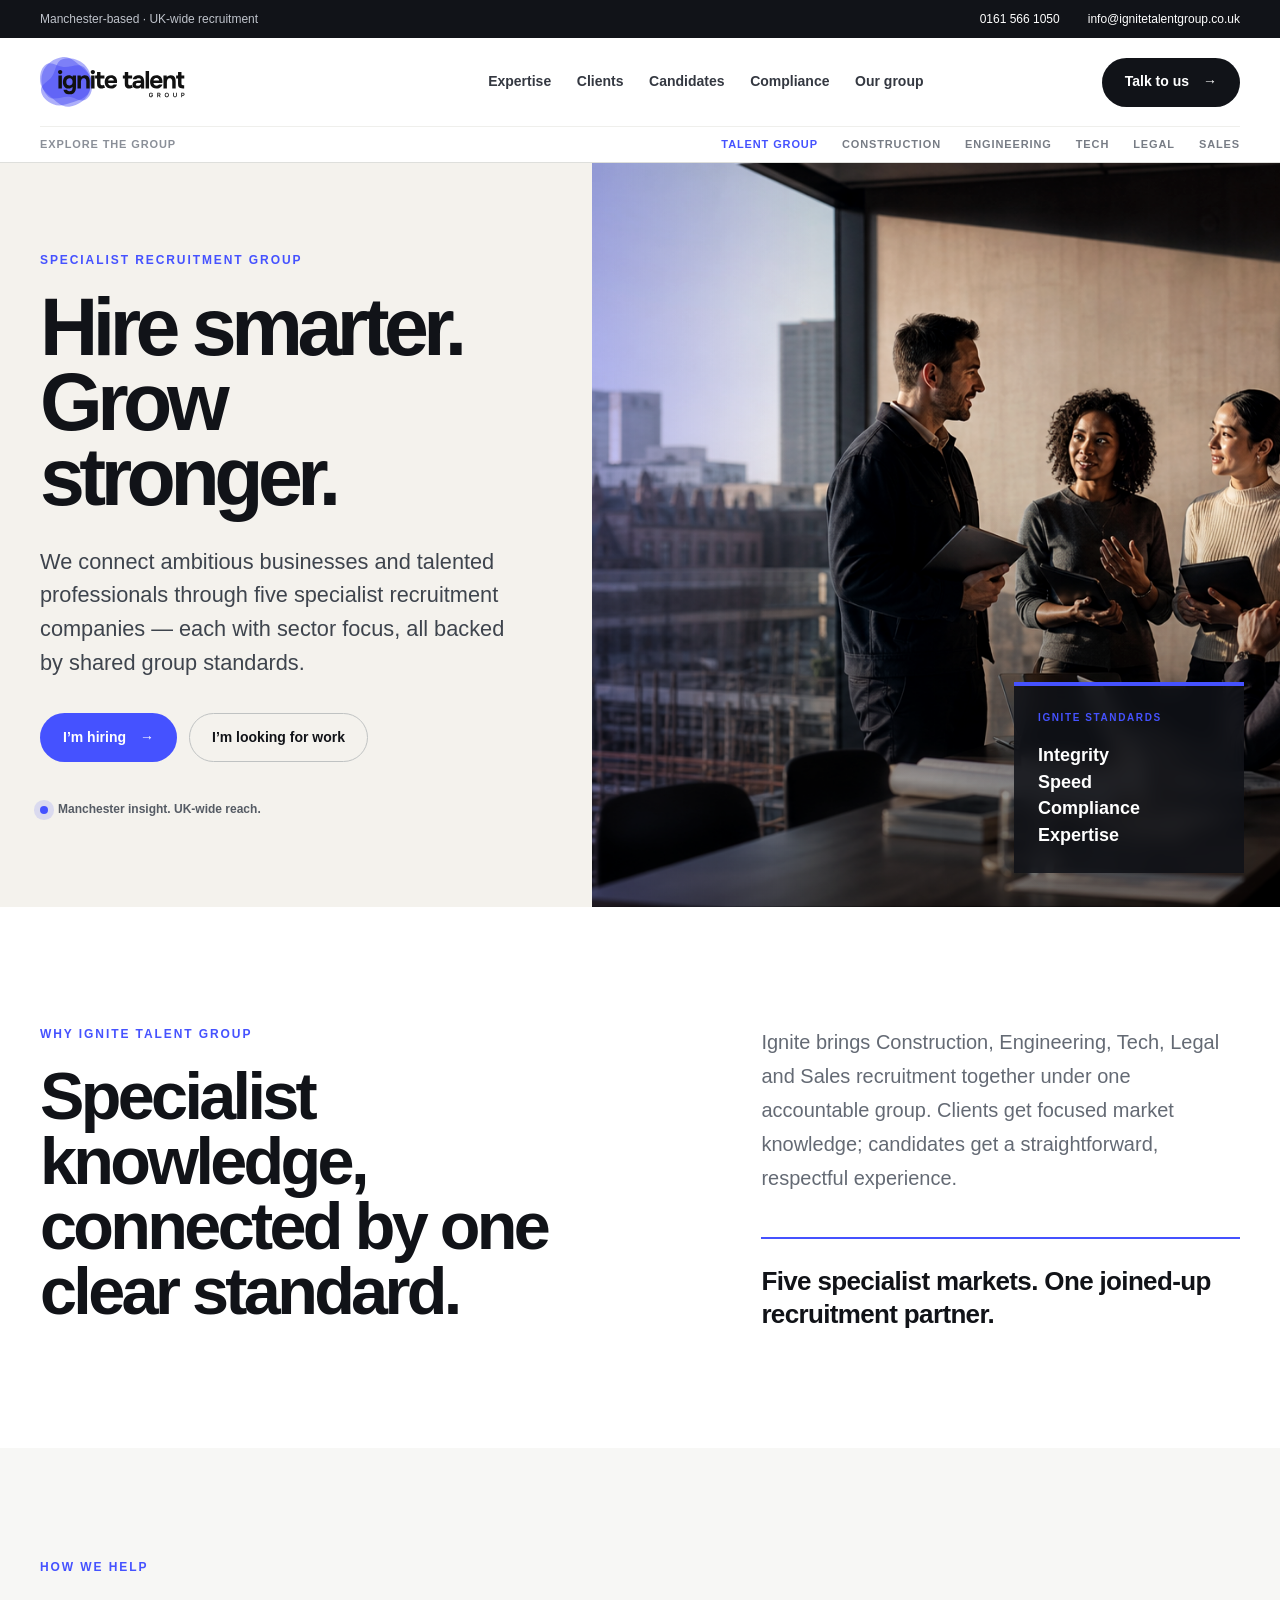
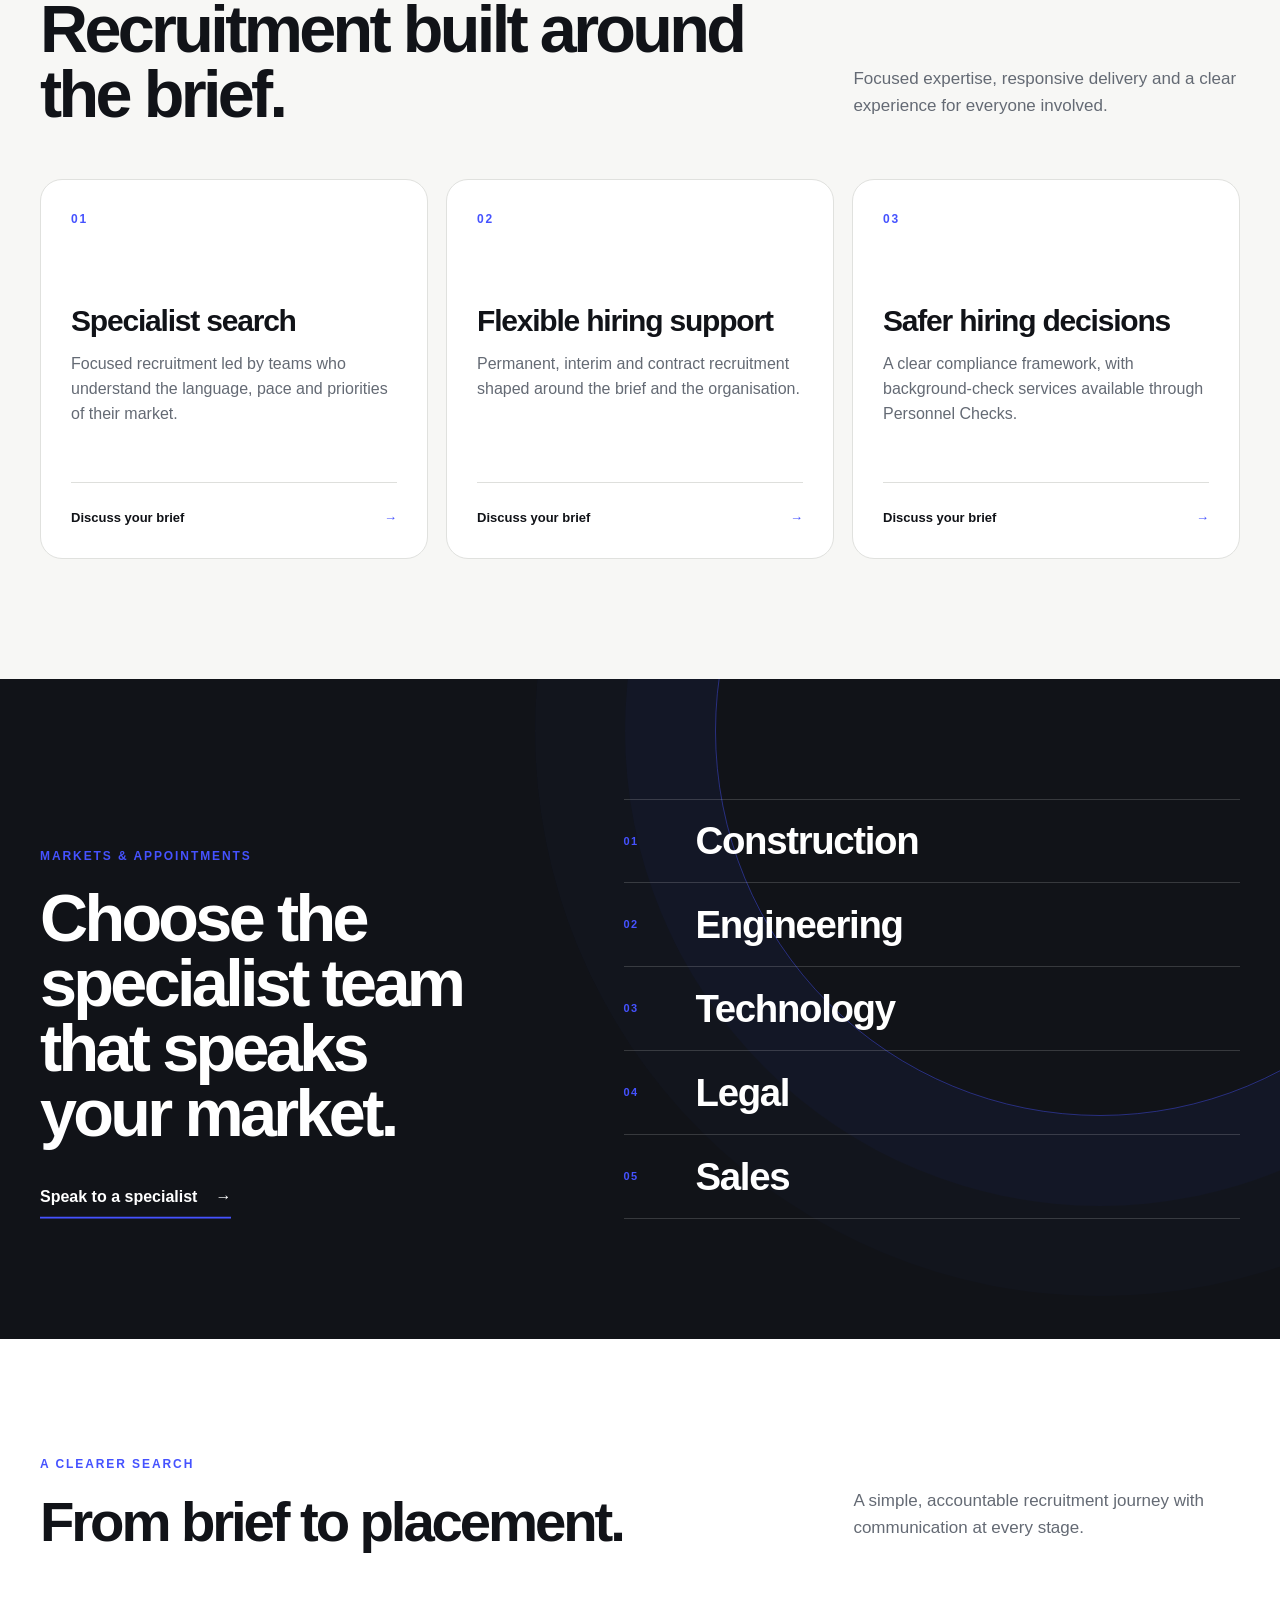
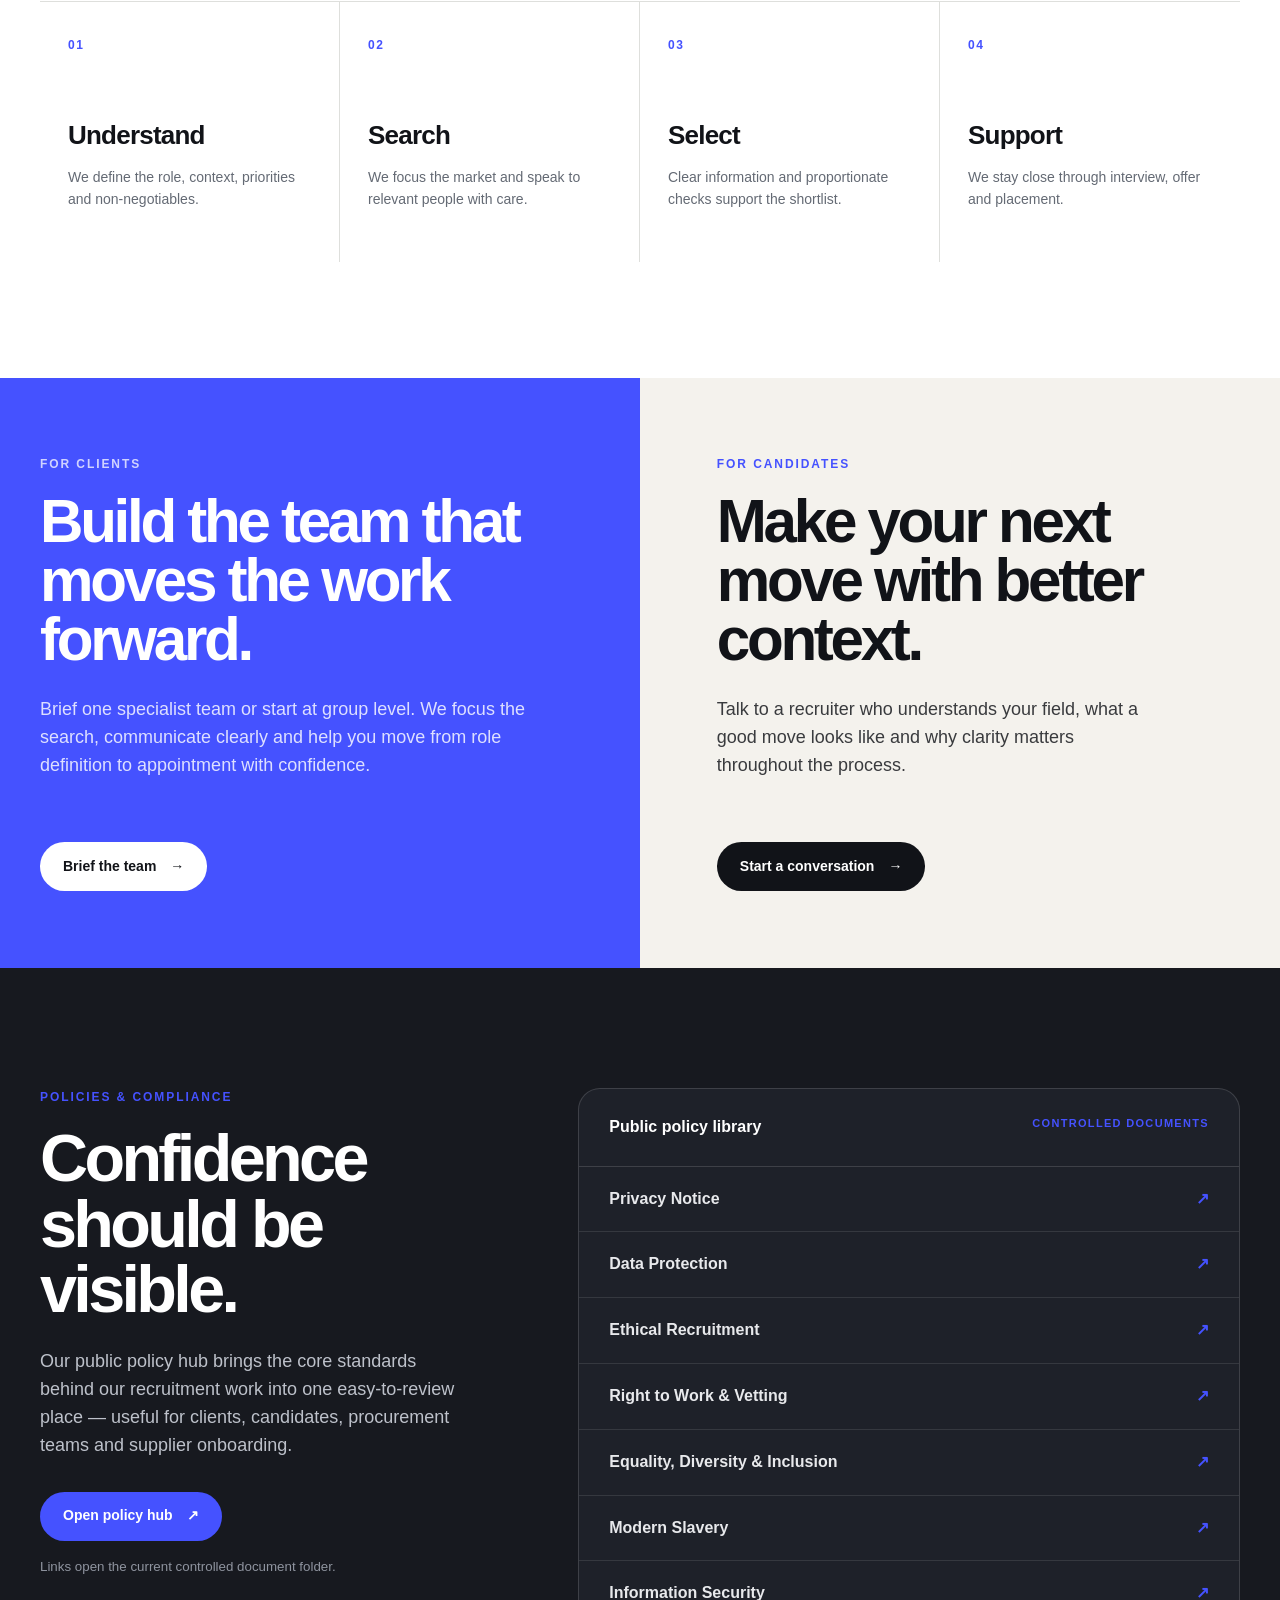
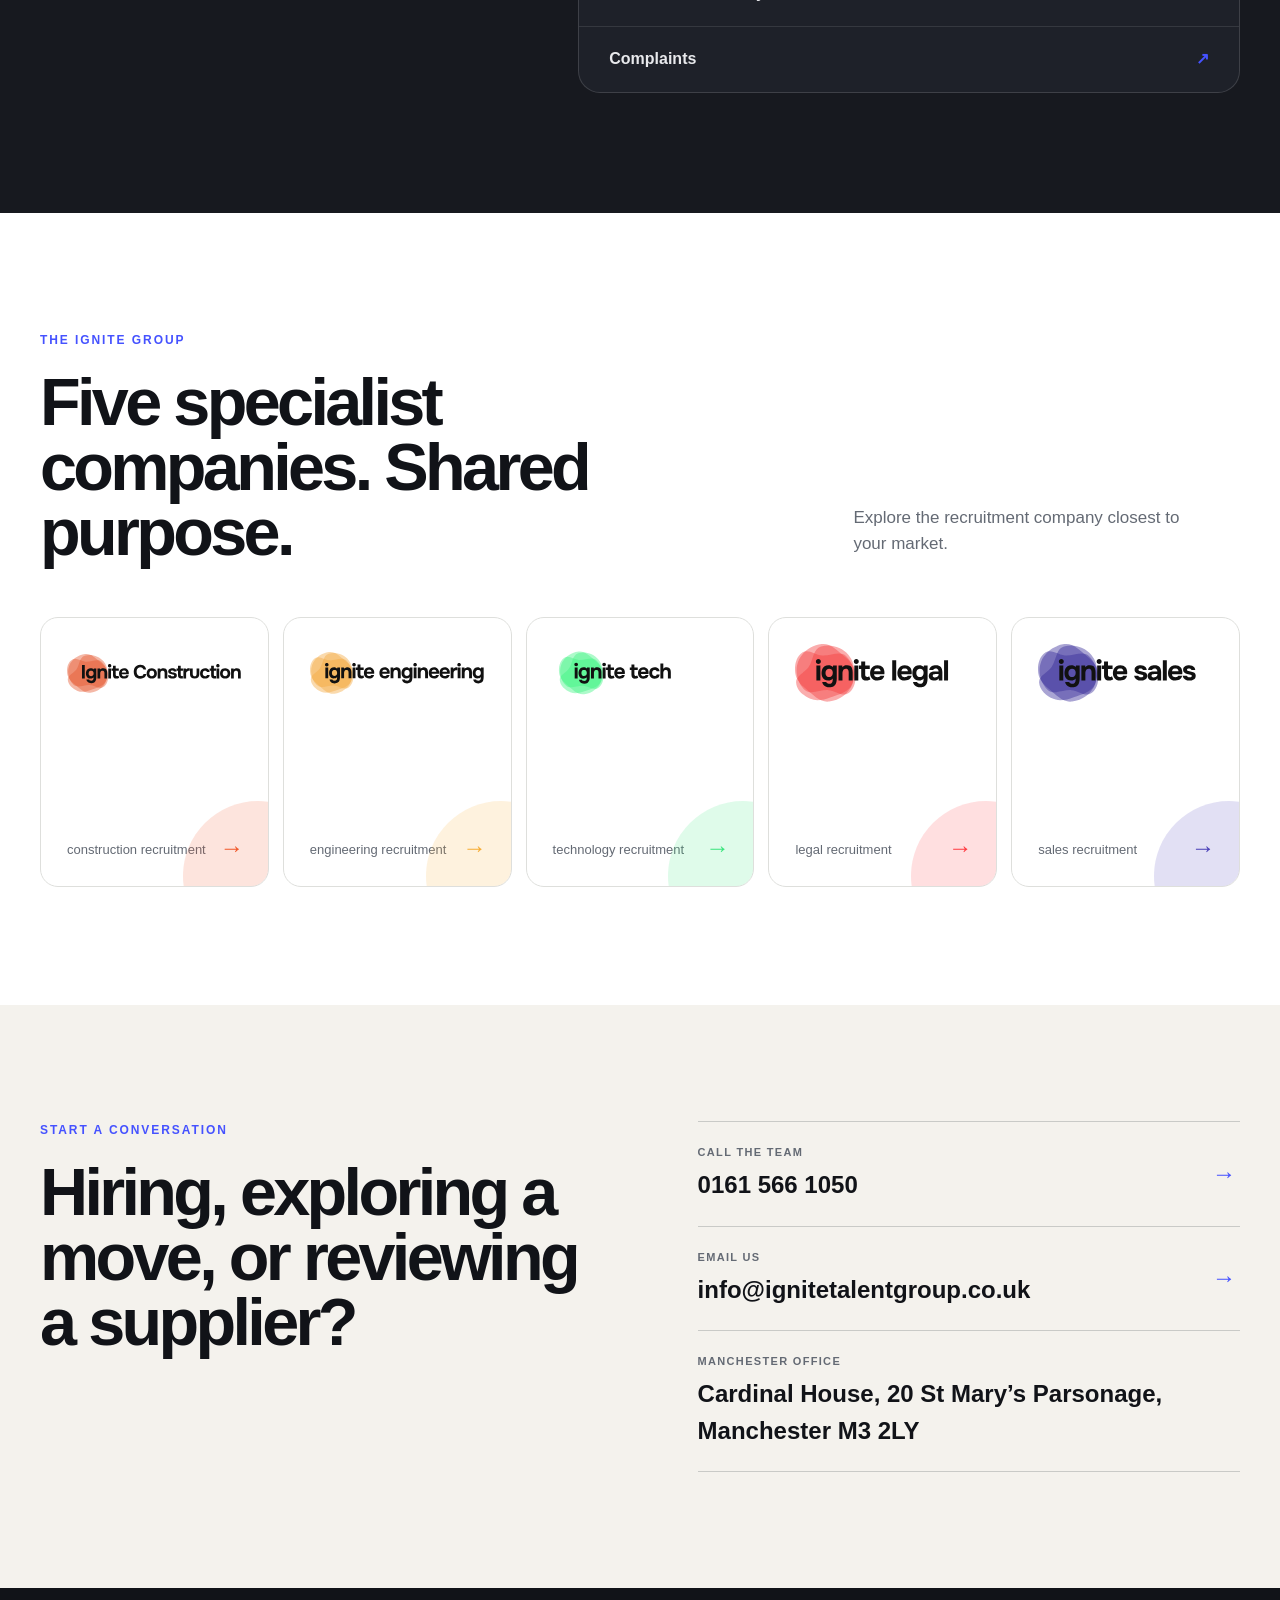
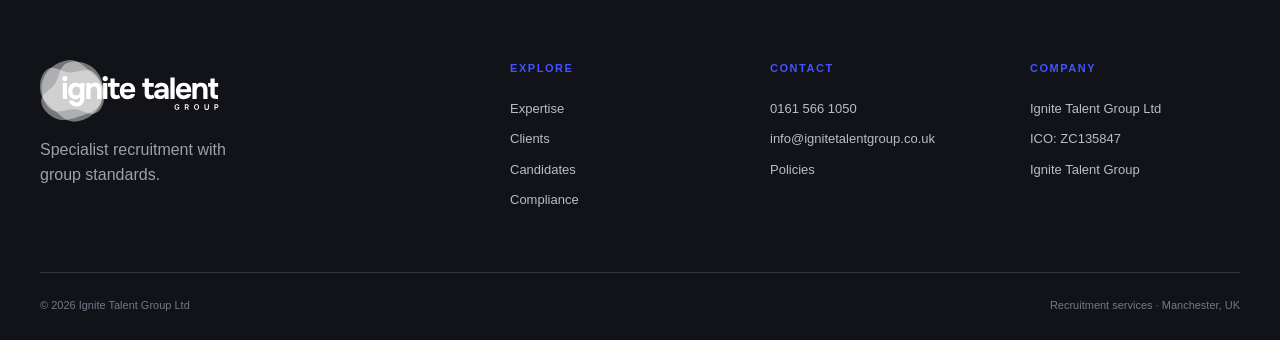
==== index.html @ 18b8172e "Add files via upload" ====
<!doctype html>
<html lang="en-GB">
<head>
  <meta charset="utf-8">
  <meta name="viewport" content="width=device-width,initial-scale=1">
  <meta name="description" content="Ignite Talent Group connects ambitious businesses with specialist talent across Construction, Engineering, Technology, Legal and Sales.">
  <meta name="theme-color" content="#111318">
  <title>Ignite Talent Group | Hire smarter. Grow stronger.</title>
  <link rel="icon" href="assets/ignite-talent-group.svg" type="image/svg+xml">
  <link rel="stylesheet" href="styles.css">
</head>
<body data-site="group">
  <div id="app"></div>
  <script src="app.js"></script>
</body>
</html>
---- styles.css ----
:root {
  --accent: #4552ff;
  --accent-rgb: 69, 82, 255;
  --accent-text: #fff;
  --ink: #111318;
  --muted: #646a74;
  --paper: #fff;
  --warm: #f4f2ed;
  --soft: #f7f7f5;
  --line: #dedfdc;
  --radius: 22px;
  --shadow: 0 26px 80px rgba(17, 19, 24, .14);
}

* { box-sizing: border-box; }
html { scroll-behavior: smooth; }
body { margin: 0; background: var(--paper); color: var(--ink); font-family: Inter, "Aptos", "Segoe UI", Arial, sans-serif; line-height: 1.55; -webkit-font-smoothing: antialiased; }
img { display: block; max-width: 100%; }
a { color: inherit; }
button { font: inherit; }
.page-width { width: min(1440px, calc(100% - 80px)); margin-inline: auto; }
.sr-only { position: absolute; width: 1px; height: 1px; padding: 0; margin: -1px; overflow: hidden; clip: rect(0,0,0,0); white-space: nowrap; border: 0; }
.skip-link { position: fixed; left: 16px; top: -60px; z-index: 200; padding: 12px 18px; background: var(--accent); color: var(--accent-text); border-radius: 0 0 8px 8px; font-weight: 800; }
.skip-link:focus { top: 0; }

.utility-bar { background: var(--ink); color: #fff; font-size: 12px; }
.utility-inner { display: flex; align-items: center; justify-content: space-between; min-height: 38px; color: #bfc3cb; }
.utility-inner div { display: flex; gap: 28px; }
.utility-inner a { color: #fff; text-decoration: none; }
.utility-inner a:hover { color: var(--accent); }

.site-header { position: sticky; top: 0; z-index: 100; background: rgba(255,255,255,.96); border-bottom: 1px solid var(--line); backdrop-filter: blur(18px); }
.header-inner { display: grid; grid-template-columns: minmax(210px, 270px) 1fr auto; align-items: center; gap: 32px; min-height: 88px; }
.brand { display: flex; align-items: center; width: 100%; }
.brand img { width: auto; max-width: 248px; height: 50px; object-fit: contain; object-position: left center; }
.primary-nav { display: flex; justify-content: center; align-items: center; gap: clamp(18px, 2vw, 34px); }
.primary-nav a { position: relative; color: #343841; font-size: 14px; font-weight: 700; text-decoration: none; }
.primary-nav a::after { content: ""; position: absolute; left: 0; right: 100%; bottom: -8px; height: 2px; background: var(--accent); transition: right .2s ease; }
.primary-nav a:hover::after { right: 0; }
.header-cta, .button { display: inline-flex; align-items: center; justify-content: center; gap: 14px; min-height: 49px; padding: 0 22px; border: 1px solid transparent; border-radius: 999px; font-size: 14px; font-weight: 800; text-decoration: none; transition: transform .2s ease, background .2s ease, border-color .2s ease; }
.header-cta { background: var(--ink); color: #fff; }
.header-cta:hover, .button:hover { transform: translateY(-2px); }
.brand-switcher { display: flex; align-items: center; justify-content: flex-end; gap: 24px; height: 36px; border-top: 1px solid #efefec; font-size: 11px; font-weight: 800; letter-spacing: .08em; text-transform: uppercase; }
.brand-switcher::before { content: "Explore the group"; margin-right: auto; color: #8a8f98; font-weight: 650; }
.brand-switcher a { color: #777c85; text-decoration: none; }
.brand-switcher a:hover, .brand-switcher a.active { color: var(--accent); }
.menu-button { display: none; width: 46px; height: 42px; padding: 11px; border: 1px solid var(--line); border-radius: 10px; background: #fff; }
.menu-button > span:not(.sr-only) { display: block; height: 2px; margin: 4px 0; background: var(--ink); }

.hero { overflow: hidden; background: var(--warm); }
.hero-grid { display: grid; grid-template-columns: minmax(0, .92fr) minmax(480px, 1.08fr); min-height: 690px; }
.hero-copy { position: relative; z-index: 2; display: flex; flex-direction: column; justify-content: center; padding: 88px clamp(32px, 5vw, 78px) 88px 0; }
.eyebrow { margin: 0 0 20px; color: var(--accent); font-size: 12px; font-weight: 900; letter-spacing: .16em; text-transform: uppercase; }
h1, h2, h3, p { text-wrap: pretty; }
h1 { max-width: 780px; margin: 0; font-size: clamp(58px, 6.3vw, 96px); line-height: .93; letter-spacing: -.068em; }
.hero-lead { max-width: 720px; margin: 30px 0 0; color: #3e444d; font-size: clamp(18px, 1.7vw, 23px); line-height: 1.55; }
.button-row { display: flex; flex-wrap: wrap; gap: 12px; margin-top: 34px; }
.button.primary { background: var(--accent); color: var(--accent-text); }
.button.ghost { border-color: #bfc2c2; background: transparent; color: var(--ink); }
.button.ghost:hover { border-color: var(--ink); }
.hero-note { display: flex; align-items: center; gap: 10px; margin-top: 38px; color: #555b64; font-size: 12px; }
.pulse { width: 8px; height: 8px; border-radius: 50%; background: var(--accent); box-shadow: 0 0 0 6px rgba(var(--accent-rgb), .14); }
.hero-media { position: relative; min-width: 0; margin-right: calc((100vw - min(1440px, calc(100vw - 80px))) / -2); overflow: hidden; background: #252831; }
.hero-media > img { width: 100%; height: 100%; min-height: 690px; object-fit: cover; object-position: 58% center; filter: saturate(.85) contrast(1.04); }
.hero-tint { position: absolute; inset: 0; background: linear-gradient(90deg, rgba(var(--accent-rgb), .36), transparent 32%), linear-gradient(180deg, transparent 45%, rgba(10,12,16,.5)); mix-blend-mode: multiply; }
.hero-stamp { position: absolute; right: 36px; bottom: 34px; width: 230px; padding: 24px; border-top: 4px solid var(--accent); background: rgba(16,18,24,.86); color: #fff; box-shadow: var(--shadow); backdrop-filter: blur(10px); }
.hero-stamp small { display: block; margin-bottom: 16px; color: var(--accent); font-size: 10px; font-weight: 900; letter-spacing: .16em; text-transform: uppercase; }
.hero-stamp strong { font-size: 18px; line-height: 1.45; }

.intro-section { padding: 118px 0; }
.intro-grid { display: grid; grid-template-columns: minmax(0, .95fr) minmax(360px, .75fr); gap: clamp(50px, 9vw, 150px); align-items: start; }
h2 { margin: 0; font-size: clamp(43px, 5.2vw, 74px); line-height: .98; letter-spacing: -.055em; }
.intro-copy > p { margin: 0; color: var(--muted); font-size: 20px; line-height: 1.7; }
.intro-copy blockquote { margin: 42px 0 0; padding: 26px 0 0; border-top: 2px solid var(--accent); color: var(--ink); font-size: 26px; font-weight: 780; line-height: 1.25; letter-spacing: -.025em; }

.services-section { padding: 110px 0 120px; background: var(--soft); }
.section-title { display: grid; grid-template-columns: minmax(0, 1.25fr) minmax(300px, .65fr); gap: 70px; align-items: end; margin-bottom: 52px; }
.section-title > p { margin: 0 0 8px; color: var(--muted); font-size: 17px; }
.service-grid { display: grid; grid-template-columns: repeat(3, 1fr); gap: 18px; }
.service-card { display: flex; flex-direction: column; min-height: 380px; padding: 30px; border: 1px solid #e0e1de; border-radius: var(--radius); background: #fff; transition: transform .25s ease, box-shadow .25s ease; }
.service-card:hover { transform: translateY(-5px); box-shadow: var(--shadow); }
.service-number { color: var(--accent); font-size: 12px; font-weight: 900; letter-spacing: .16em; }
.service-card h3 { margin: 76px 0 16px; font-size: 30px; line-height: 1.05; letter-spacing: -.04em; }
.service-card p { margin: 0; color: var(--muted); font-size: 16px; }
.service-card a { display: flex; justify-content: space-between; margin-top: auto; padding-top: 25px; border-top: 1px solid var(--line); font-size: 13px; font-weight: 800; text-decoration: none; }
.service-card a span { color: var(--accent); }

.markets-section { position: relative; overflow: hidden; padding: 120px 0; background: var(--ink); color: #fff; }
.markets-section::before { content: ""; position: absolute; right: -16vw; top: -26vw; width: 60vw; height: 60vw; border: 1px solid rgba(var(--accent-rgb), .45); border-radius: 50%; box-shadow: 0 0 0 90px rgba(var(--accent-rgb), .04), 0 0 0 180px rgba(var(--accent-rgb), .025); }
.markets-grid { position: relative; display: grid; grid-template-columns: .85fr 1.15fr; gap: clamp(60px, 10vw, 170px); align-items: start; }
.markets-copy { position: sticky; top: 150px; }
.markets-copy h2 { max-width: 660px; }
.text-link { display: inline-flex; gap: 18px; margin-top: 38px; padding-bottom: 8px; border-bottom: 2px solid var(--accent); font-weight: 800; text-decoration: none; }
.market-list { margin: 0; padding: 0; list-style: none; }
.market-list li { display: grid; grid-template-columns: 54px 1fr; gap: 18px; align-items: center; min-height: 84px; border-bottom: 1px solid rgba(255,255,255,.16); font-size: clamp(24px, 3vw, 40px); font-weight: 750; letter-spacing: -.035em; }
.market-list li:first-child { border-top: 1px solid rgba(255,255,255,.16); }
.market-list span { color: var(--accent); font-size: 11px; font-weight: 900; letter-spacing: .12em; }

.process-section { padding: 116px 0; }
.section-title.compact h2 { font-size: clamp(42px, 4.4vw, 66px); }
.process-grid { display: grid; grid-template-columns: repeat(4, 1fr); margin: 0; padding: 0; list-style: none; border-top: 1px solid var(--line); }
.process-grid li { min-height: 260px; padding: 30px 28px; border-right: 1px solid var(--line); }
.process-grid li:last-child { border-right: 0; }
.process-grid span { color: var(--accent); font-size: 12px; font-weight: 900; letter-spacing: .14em; }
.process-grid h3 { margin: 58px 0 12px; font-size: 26px; letter-spacing: -.03em; }
.process-grid p { margin: 0; color: var(--muted); font-size: 14px; }

.journeys-section { background: var(--warm); }
.journeys-grid { display: grid; grid-template-columns: 1fr 1fr; }
.journey-card { display: flex; flex-direction: column; align-items: flex-start; min-height: 590px; padding: clamp(52px, 6vw, 88px); }
.client-card { margin-left: calc((100vw - min(1440px, calc(100vw - 80px))) / -2); padding-left: calc((100vw - min(1440px, calc(100vw - 80px))) / 2); background: var(--accent); color: var(--accent-text); }
.client-card .eyebrow { color: inherit; opacity: .75; }
.candidate-card { background: var(--warm); }
.journey-card h2 { font-size: clamp(42px, 4.7vw, 68px); }
.journey-card > p:not(.eyebrow) { max-width: 650px; margin: 26px 0 0; font-size: 18px; opacity: .82; }
.journey-card .button { margin-top: auto; }
.button.light { background: #fff; color: #111318; }
.button.dark-button { background: var(--ink); color: #fff; }

.compliance-section { padding: 120px 0; background: #17191f; color: #fff; }
.compliance-grid { display: grid; grid-template-columns: minmax(0, .78fr) minmax(460px, 1.22fr); gap: clamp(60px, 9vw, 150px); align-items: start; }
.compliance-copy { position: sticky; top: 150px; }
.compliance-copy h2 { max-width: 590px; }
.compliance-copy > p:not(.eyebrow) { max-width: 590px; margin: 26px 0 32px; color: #bdc1ca; font-size: 18px; }
.compliance-copy small { display: block; margin-top: 16px; color: #8f949f; }
.policy-panel { border: 1px solid rgba(255,255,255,.14); border-radius: var(--radius); background: #1e2129; overflow: hidden; }
.panel-title { display: flex; justify-content: space-between; gap: 22px; padding: 26px 30px; border-bottom: 1px solid rgba(255,255,255,.14); }
.panel-title span { color: var(--accent); font-size: 11px; font-weight: 900; letter-spacing: .12em; text-transform: uppercase; }
.policy-links a { display: flex; justify-content: space-between; gap: 20px; padding: 20px 30px; border-bottom: 1px solid rgba(255,255,255,.1); color: #e8e9ec; font-weight: 700; text-decoration: none; transition: background .2s ease, padding .2s ease; }
.policy-links a:last-child { border-bottom: 0; }
.policy-links a:hover { padding-left: 36px; background: rgba(var(--accent-rgb), .12); }
.policy-links b { color: var(--accent); }

.group-section { padding: 118px 0; }
.brand-grid { display: grid; grid-template-columns: repeat(5, 1fr); gap: 14px; }
.brand-card { position: relative; display: flex; flex-direction: column; min-height: 270px; padding: 26px; border: 1px solid var(--line); border-radius: 18px; text-decoration: none; overflow: hidden; transition: transform .25s ease, box-shadow .25s ease; }
.brand-card::after { content: ""; position: absolute; right: -65px; bottom: -65px; width: 150px; height: 150px; border-radius: 50%; background: var(--brand); opacity: .16; }
.brand-card:hover, .brand-card.is-current { transform: translateY(-4px); border-color: var(--brand); box-shadow: 0 18px 50px rgba(17,19,24,.1); }
.brand-card img { width: 100%; height: 58px; object-fit: contain; object-position: left center; }
.brand-card span { max-width: 170px; margin-top: auto; color: var(--muted); font-size: 13px; }
.brand-card b { position: absolute; right: 24px; bottom: 20px; color: var(--brand); font-size: 24px; }
.group-home-link { display: grid; grid-template-columns: auto minmax(180px, 320px) 1fr; gap: 24px; align-items: center; margin-top: 18px; padding: 22px 26px; border: 1px solid var(--line); border-radius: 18px; text-decoration: none; }
.group-home-link span { color: var(--muted); font-size: 12px; font-weight: 850; letter-spacing: .12em; text-transform: uppercase; }
.group-home-link img { height: 42px; object-fit: contain; object-position: left; }
.group-home-link b { justify-self: end; color: var(--accent); font-size: 24px; }

.contact-section { padding: 116px 0; background: var(--warm); }
.contact-grid { display: grid; grid-template-columns: 1fr 1fr; gap: clamp(60px, 9vw, 150px); align-items: start; }
.contact-actions { border-top: 1px solid #c9cac7; }
.contact-actions > a, .contact-actions > address { position: relative; display: flex; flex-direction: column; gap: 5px; padding: 22px 45px 22px 0; border-bottom: 1px solid #c9cac7; font-style: normal; text-decoration: none; }
.contact-actions small { color: var(--muted); font-size: 11px; font-weight: 850; letter-spacing: .12em; text-transform: uppercase; }
.contact-actions strong { font-size: clamp(17px, 2vw, 24px); }
.contact-actions > a > span { position: absolute; right: 4px; top: 50%; color: var(--accent); font-size: 24px; transform: translateY(-50%); }

.site-footer { padding: 72px 0 26px; background: var(--ink); color: #fff; }
.footer-grid { display: grid; grid-template-columns: 1.4fr repeat(3, .7fr); gap: 50px; padding-bottom: 62px; }
.footer-brand img { width: 250px; height: 62px; object-fit: contain; object-position: left center; filter: brightness(0) invert(1); }
.footer-brand p { max-width: 300px; color: #9ca1ab; }
.footer-grid > div:not(.footer-brand) { display: flex; flex-direction: column; gap: 10px; }
.footer-grid > div > strong { margin-bottom: 12px; color: var(--accent); font-size: 11px; letter-spacing: .14em; text-transform: uppercase; }
.footer-grid a, .footer-grid span { color: #b9bdc5; font-size: 13px; text-decoration: none; }
.footer-grid a:hover { color: #fff; }
.footer-bottom { display: flex; justify-content: space-between; gap: 20px; padding-top: 24px; border-top: 1px solid rgba(255,255,255,.14); color: #737986; font-size: 11px; }

/* Developer handover */
.handover-page { background: var(--soft); }
.handover-bar { padding: 12px 0; background: var(--ink); color: #fff; font-size: 13px; }
.handover-bar .page-width { display: flex; justify-content: space-between; gap: 20px; }
.handover-bar a { color: var(--accent); font-weight: 800; }
.handover { width: min(1160px, calc(100% - 64px)); margin: 0 auto; padding: 80px 0 110px; }
.handover h1 { max-width: 940px; margin: 0; font-size: clamp(48px, 6vw, 82px); line-height: .96; letter-spacing: -.055em; }
.handover .intro { max-width: 860px; margin: 28px 0 0; color: var(--muted); font-size: 20px; }
.handover h2 { margin: 72px 0 18px; font-size: clamp(32px, 4vw, 48px); }
.handover h3 { margin: 34px 0 12px; font-size: 24px; }
.handover p, .handover li { color: #505660; }
.status-grid { display: grid; grid-template-columns: repeat(3, 1fr); gap: 16px; margin: 48px 0; }
.status { padding: 26px; border-radius: 16px; border-top: 4px solid var(--status); background: #fff; }
.status strong { display: block; font-size: 18px; }
.status p { margin-bottom: 0; }
.table-wrap { overflow-x: auto; margin: 24px 0 54px; border: 1px solid var(--line); border-radius: 16px; background: #fff; }
table { width: 100%; min-width: 820px; border-collapse: collapse; }
th, td { padding: 17px 18px; border-bottom: 1px solid var(--line); text-align: left; vertical-align: top; }
th { background: #ecece8; color: #474c55; font-size: 11px; letter-spacing: .1em; text-transform: uppercase; }
td { color: #454b55; font-size: 14px; }
.tag { display: inline-block; padding: 4px 9px; border-radius: 999px; background: rgba(var(--accent-rgb), .12); color: #2d38d7; font-size: 10px; font-weight: 900; text-transform: uppercase; }
.handover-callout { margin: 34px 0; padding: 26px 30px; border-left: 5px solid var(--accent); background: #fff; box-shadow: 0 12px 40px rgba(17,19,24,.08); }
.source-list li { margin: 9px 0; }
.source-list a { color: #3039d8; }

@media (max-width: 1120px) {
  .page-width { width: min(100% - 48px, 1440px); }
  .header-inner { grid-template-columns: minmax(180px, 240px) 1fr auto; gap: 20px; }
  .primary-nav { gap: 18px; }
  .hero-grid { grid-template-columns: .9fr 1.1fr; }
  .brand-grid { grid-template-columns: repeat(3, 1fr); }
  .footer-grid { grid-template-columns: 1.2fr repeat(3, .8fr); gap: 30px; }
}

@media (max-width: 900px) {
  .utility-inner > span, .header-cta { display: none; }
  .utility-inner { justify-content: flex-end; }
  .header-inner { grid-template-columns: 1fr auto; }
  .menu-button { display: block; }
  .primary-nav { position: absolute; left: 0; right: 0; top: 88px; display: none; flex-direction: column; align-items: flex-start; padding: 26px; border-top: 1px solid var(--line); border-bottom: 1px solid var(--line); background: #fff; box-shadow: 0 20px 40px rgba(17,19,24,.12); }
  .primary-nav.open { display: flex; }
  .brand-switcher { overflow-x: auto; justify-content: flex-start; gap: 20px; }
  .brand-switcher::before { display: none; }
  .hero-grid { grid-template-columns: 1fr; }
  .hero-copy { padding-right: 0; }
  .hero-media { min-height: 480px; margin-right: 0; }
  .hero-media > img { min-height: 480px; }
  .intro-grid, .section-title, .markets-grid, .compliance-grid, .contact-grid { grid-template-columns: 1fr; gap: 40px; }
  .markets-copy, .compliance-copy { position: static; }
  .service-grid { grid-template-columns: 1fr; }
  .service-card { min-height: 310px; }
  .service-card h3 { margin-top: 45px; }
  .process-grid { grid-template-columns: 1fr 1fr; }
  .process-grid li:nth-child(2) { border-right: 0; }
  .process-grid li:nth-child(-n+2) { border-bottom: 1px solid var(--line); }
  .journeys-grid { grid-template-columns: 1fr; }
  .client-card { margin-left: 0; padding-left: clamp(52px, 6vw, 88px); }
  .journey-card { min-height: 500px; }
  .brand-grid { grid-template-columns: repeat(2, 1fr); }
  .footer-grid { grid-template-columns: 1fr 1fr; }
  .status-grid { grid-template-columns: 1fr; }
}

@media (max-width: 620px) {
  .page-width { width: min(100% - 32px, 1440px); }
  .utility-inner div { width: 100%; justify-content: space-between; gap: 12px; font-size: 10px; }
  .header-inner { min-height: 76px; }
  .brand img { max-width: 210px; height: 42px; }
  .primary-nav { top: 76px; }
  .brand-switcher { height: 38px; }
  .hero-copy { padding: 66px 0; }
  h1 { font-size: clamp(52px, 16vw, 72px); }
  .hero-media, .hero-media > img { min-height: 390px; }
  .hero-media > img { object-position: 64% center; }
  .hero-stamp { right: 16px; bottom: 16px; width: 190px; padding: 18px; }
  .intro-section, .services-section, .markets-section, .process-section, .group-section, .contact-section, .compliance-section { padding: 82px 0; }
  h2 { font-size: clamp(40px, 13vw, 58px); }
  .intro-copy > p { font-size: 18px; }
  .button-row { flex-direction: column; align-items: stretch; }
  .button { width: 100%; }
  .market-list li { min-height: 74px; font-size: 24px; }
  .process-grid { grid-template-columns: 1fr; }
  .process-grid li { min-height: 220px; border-right: 0; border-bottom: 1px solid var(--line); }
  .journey-card { min-height: 540px; padding: 54px 24px; }
  .client-card { padding-left: 24px; }
  .compliance-grid { grid-template-columns: minmax(0, 1fr); }
  .policy-panel { min-width: 0; }
  .panel-title { flex-direction: column; gap: 6px; }
  .policy-links a { padding-inline: 20px; }
  .brand-grid { grid-template-columns: 1fr; }
  .brand-card { min-height: 230px; }
  .group-home-link { grid-template-columns: 1fr auto; }
  .group-home-link span { grid-column: 1 / -1; }
  .group-home-link img { max-width: 230px; }
  .footer-grid { grid-template-columns: 1fr; }
  .footer-bottom { flex-direction: column; }
  .handover { width: min(100% - 32px, 1160px); padding-top: 56px; }
  .handover h1 { font-size: 48px; }
}

@media (prefers-reduced-motion: reduce) {
  html { scroll-behavior: auto; }
  *, *::before, *::after { transition-duration: .01ms !important; }
}

@media print {
  .utility-bar, .site-header, .menu-button { position: static; }
  .service-card, .policy-panel { break-inside: avoid; box-shadow: none; }
}
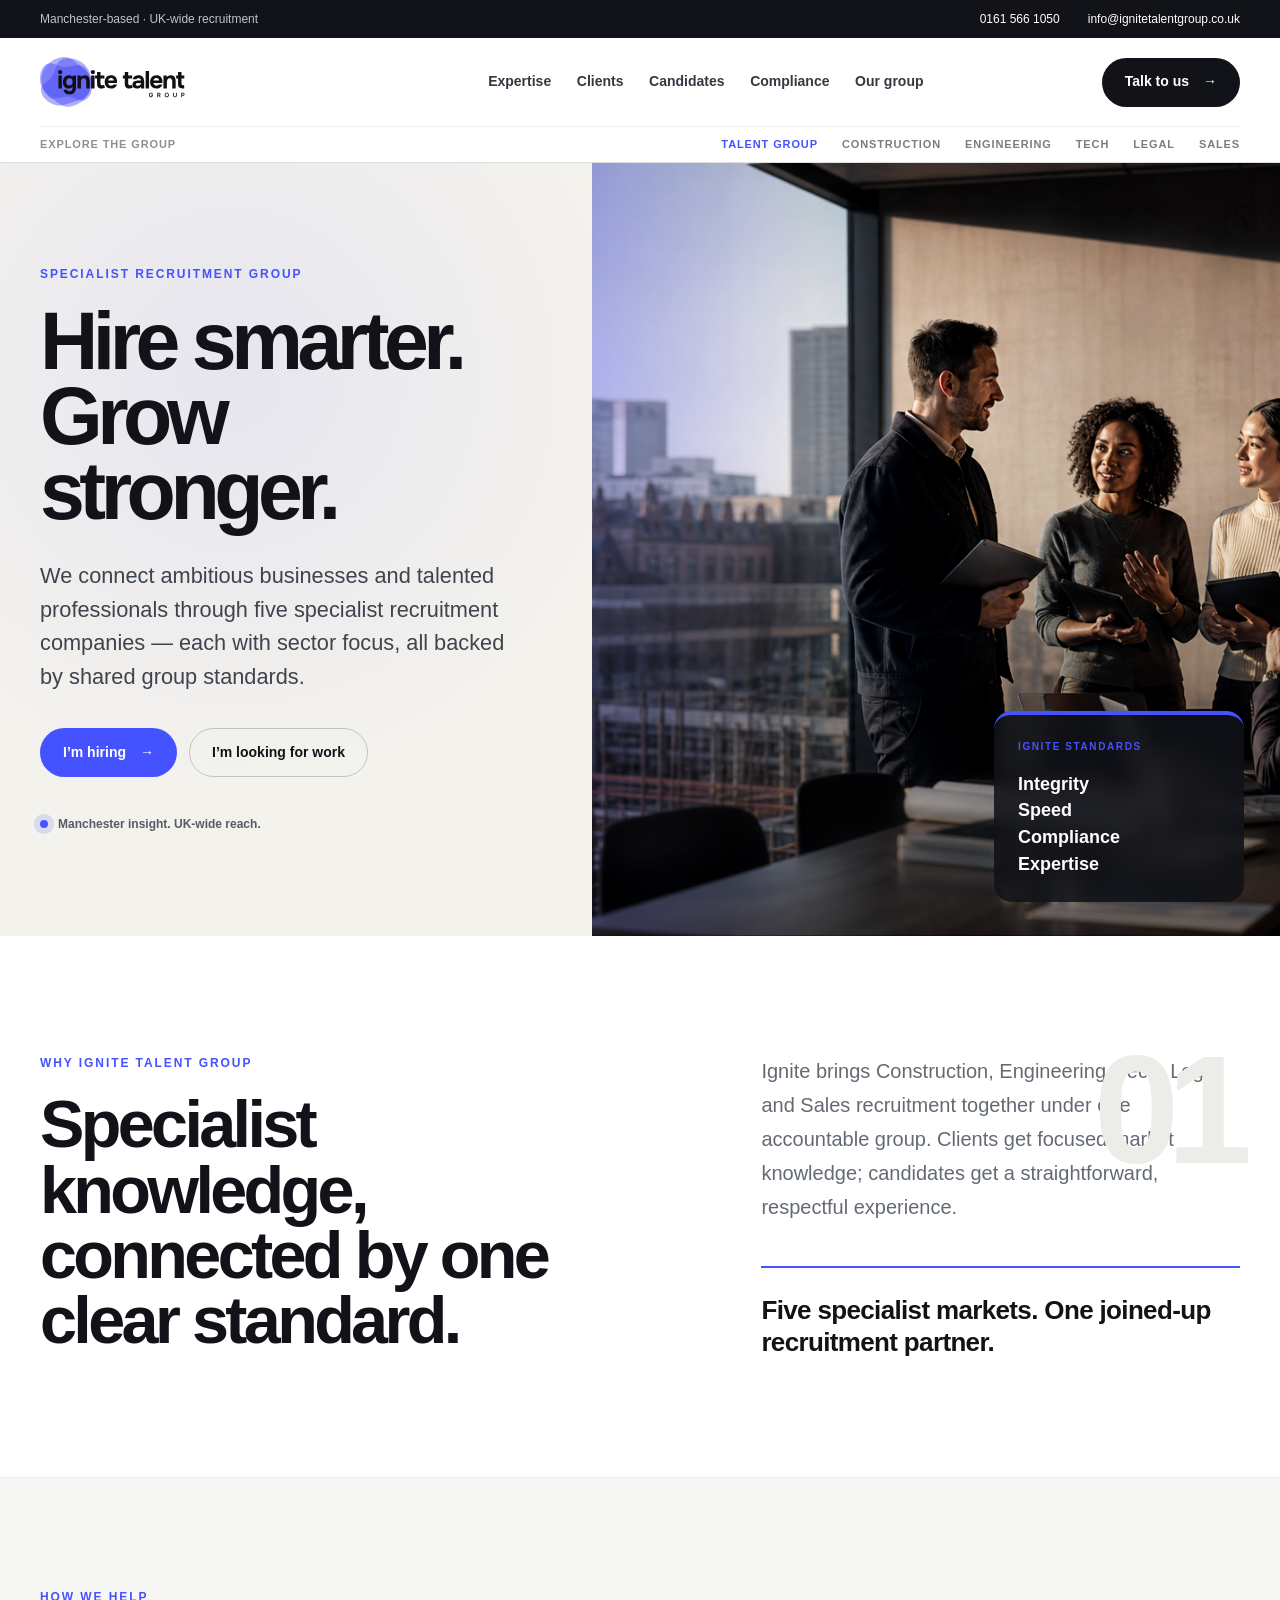
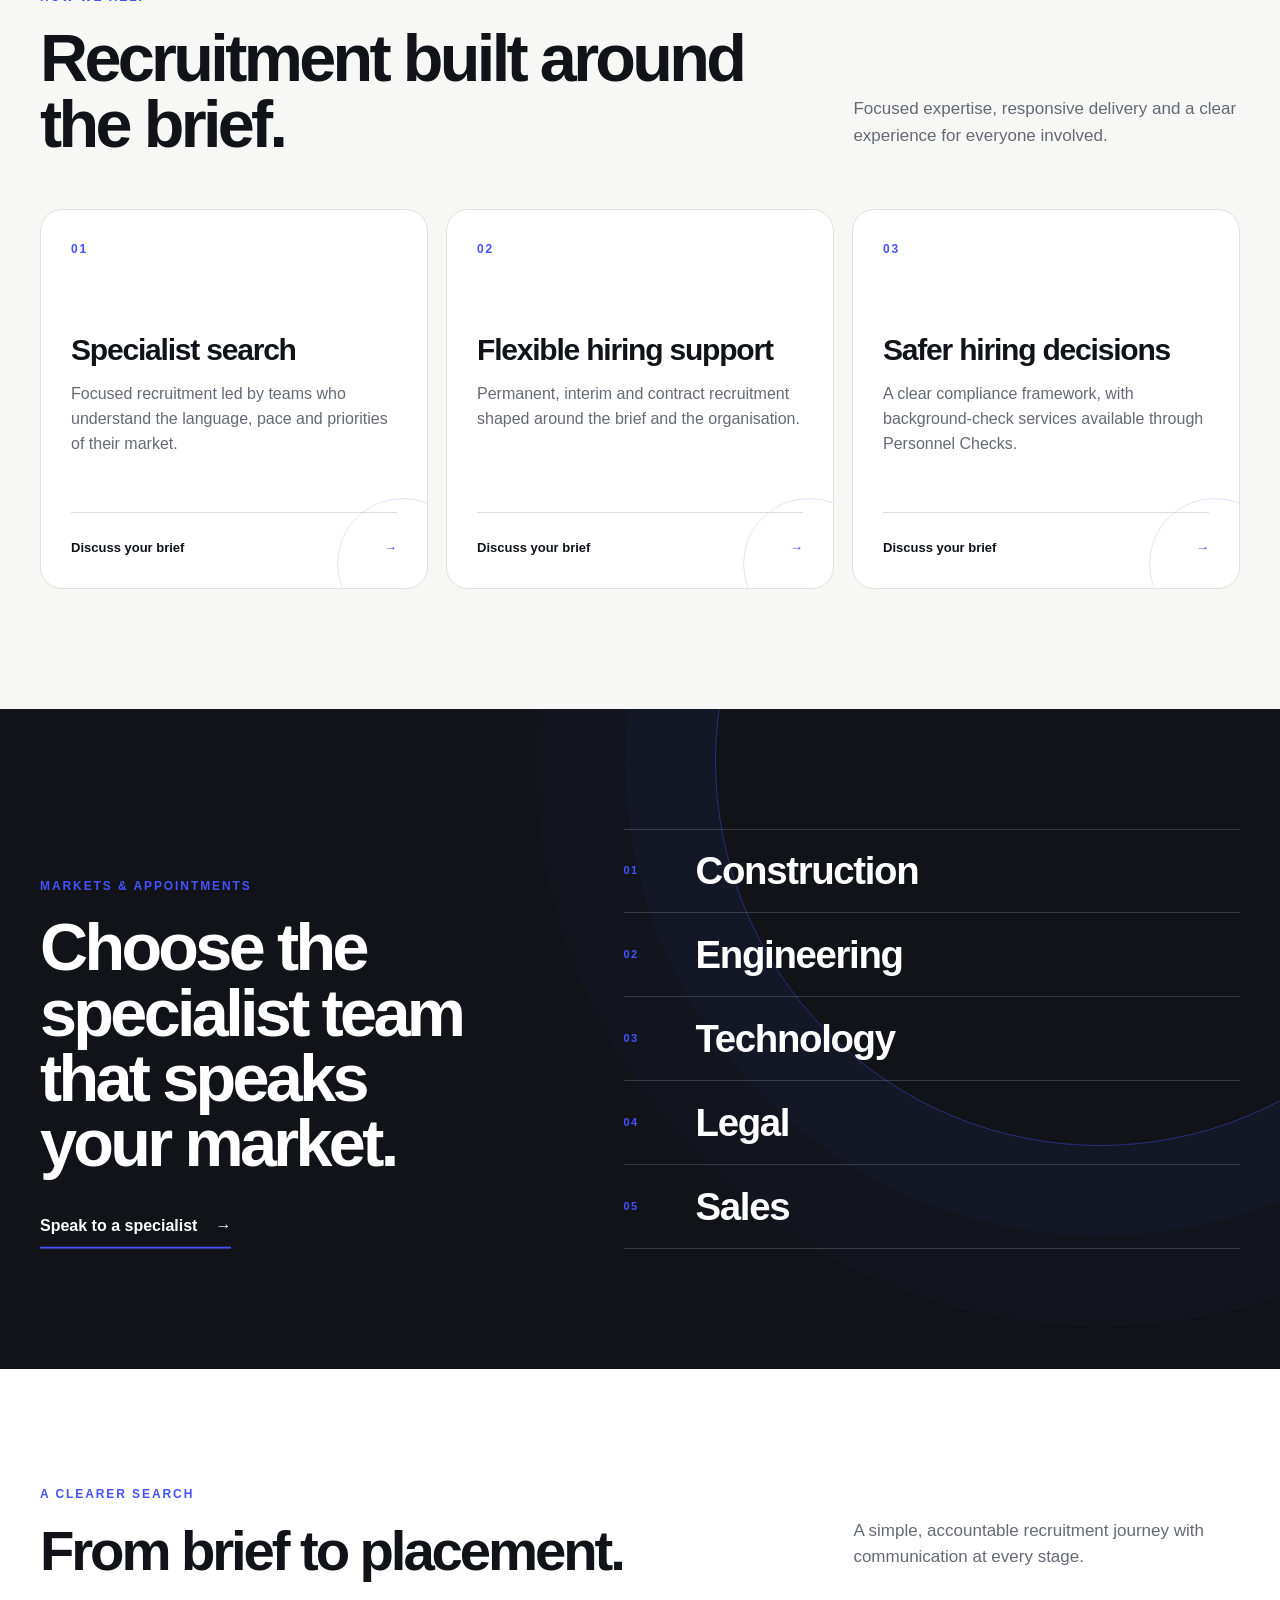
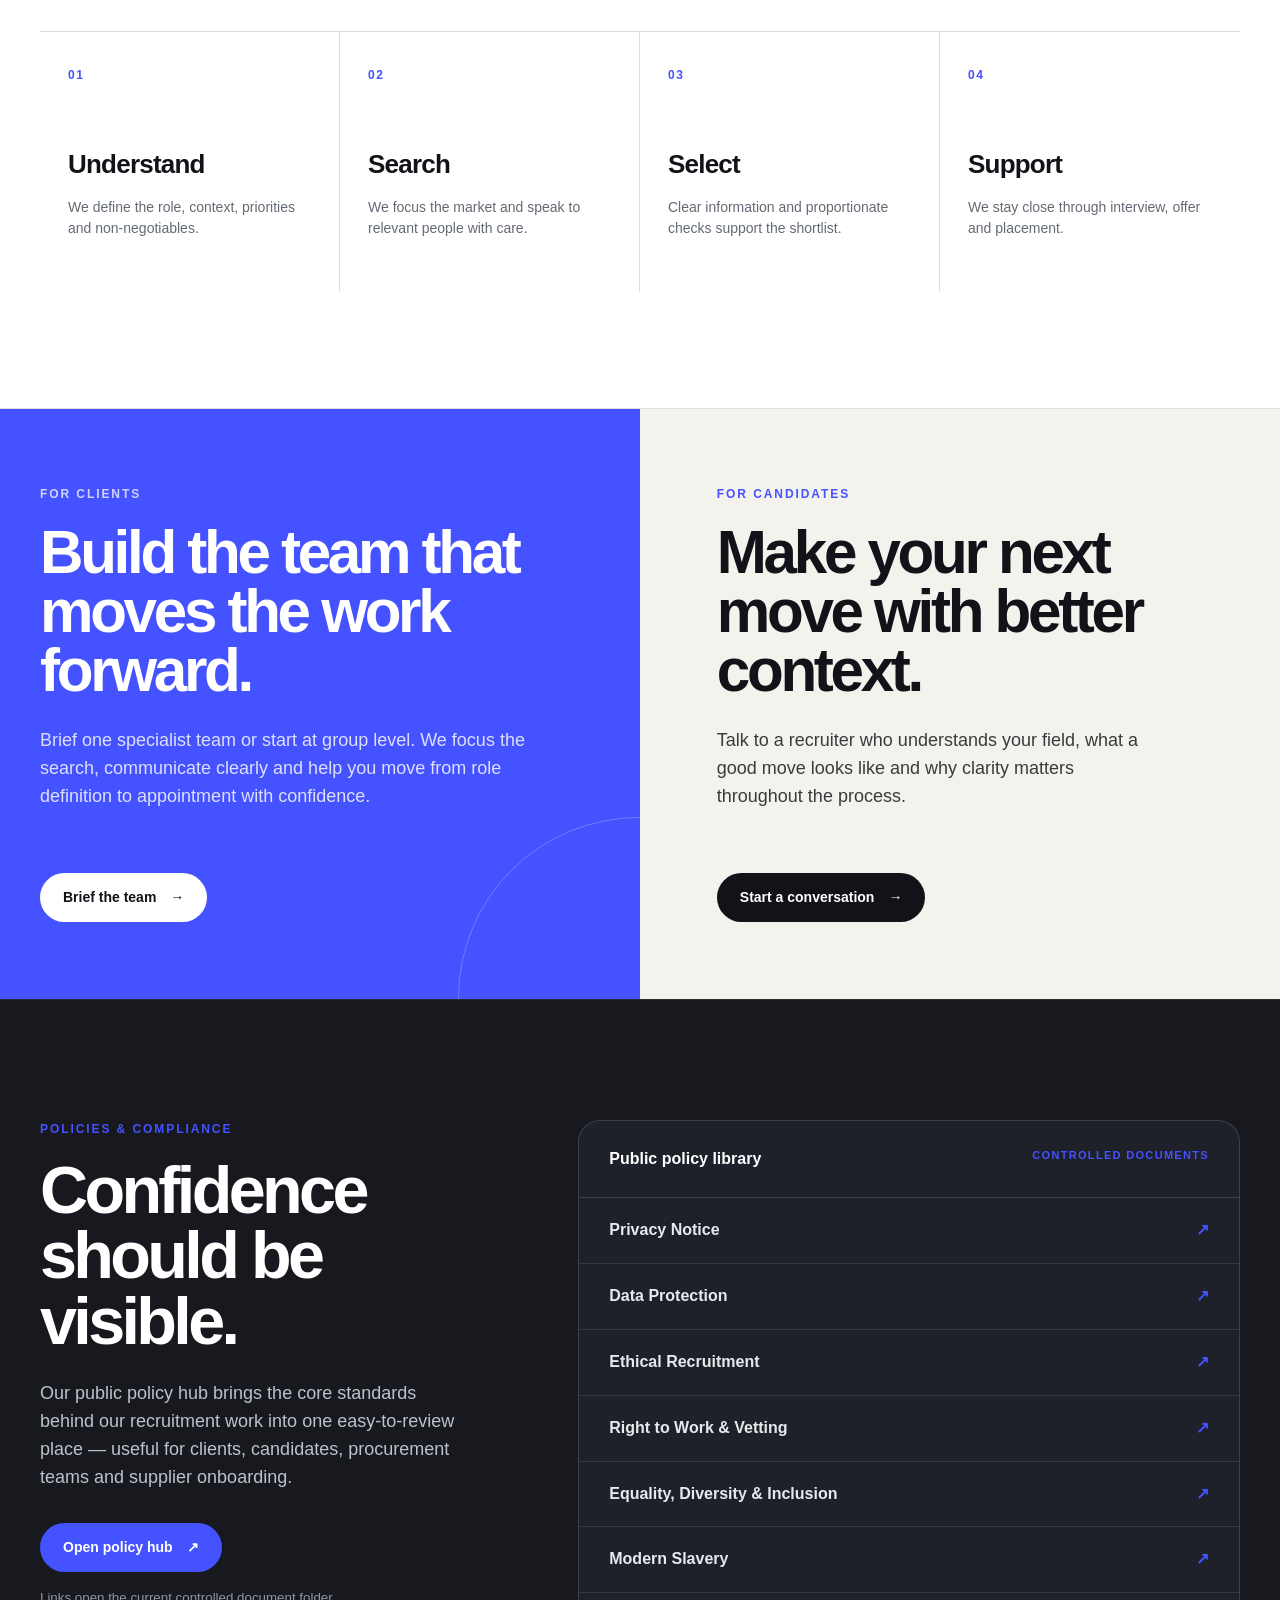
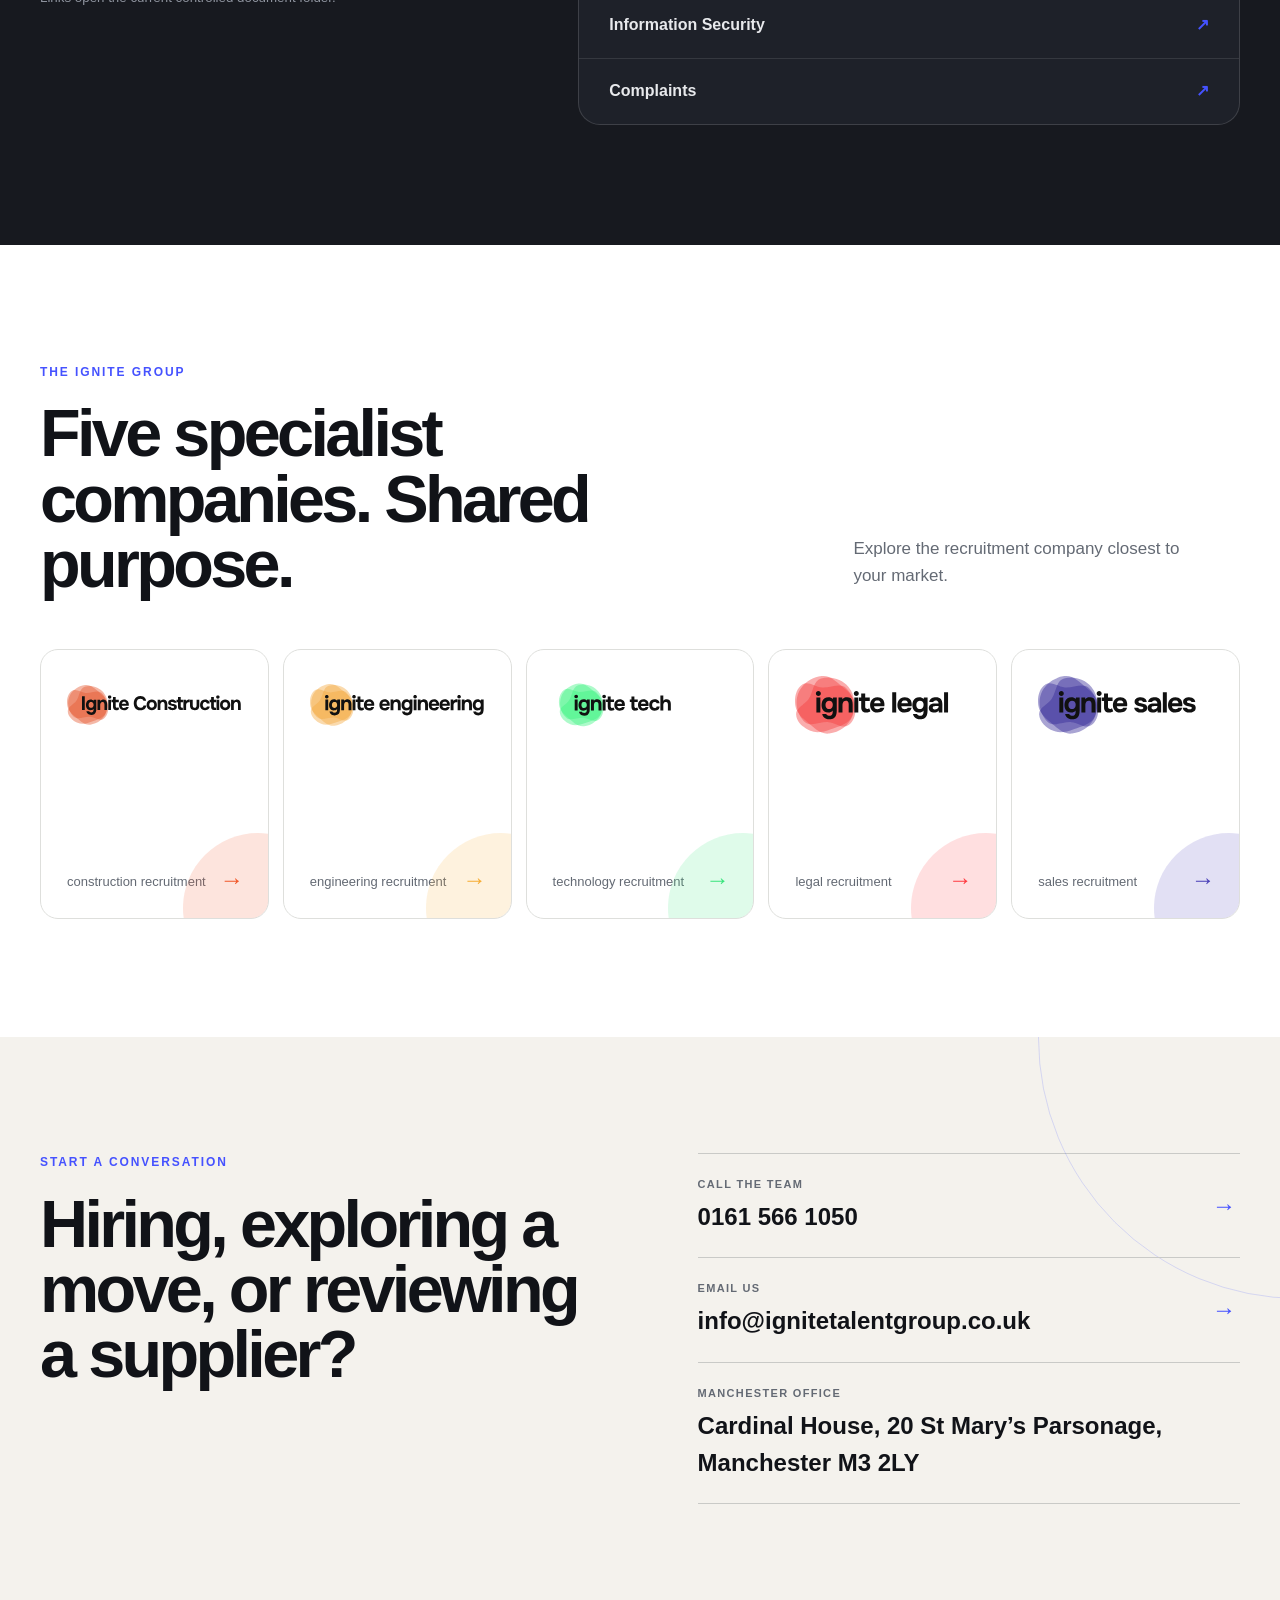
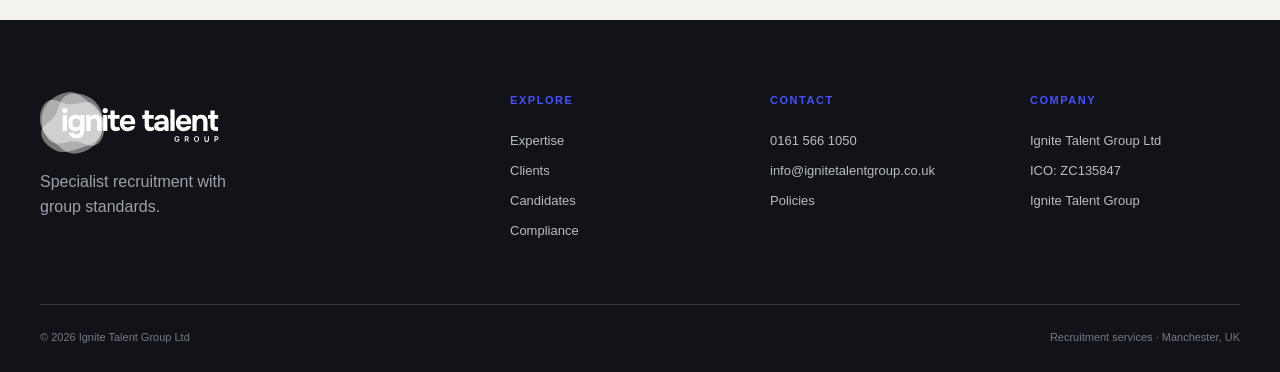
==== commit d9e90ed9: "Align main homepage metadata and visual enhancement layer" ====
--- a/index.html
+++ b/index.html
@@ -3,11 +3,12 @@
 <head>
   <meta charset="utf-8">
   <meta name="viewport" content="width=device-width,initial-scale=1">
-  <meta name="description" content="Ignite Talent Group connects ambitious businesses with specialist talent across Construction, Engineering, Technology, Legal and Sales.">
+  <meta name="description" content="Ignite Talent Group connects businesses with specialist recruitment teams across Construction, Engineering, Technology, Legal and Sales.">
   <meta name="theme-color" content="#111318">
-  <title>Ignite Talent Group | Hire smarter. Grow stronger.</title>
+  <title>Ignite Talent Group | Recruitment Agency UK</title>
   <link rel="icon" href="assets/ignite-talent-group.svg" type="image/svg+xml">
   <link rel="stylesheet" href="styles.css">
+  <link rel="stylesheet" href="main-enhancements.css">
 </head>
 <body data-site="group">
   <div id="app"></div>
--- a/main-enhancements.css
+++ b/main-enhancements.css
@@ -0,0 +1,151 @@
+/* Ignite Talent Group — main-site visual alignment pass */
+
+/* Bring the corporate homepage closer to the live site's confident, editorial feel. */
+.hero {
+  background:
+    radial-gradient(circle at 18% 28%, rgba(69,82,255,.08), transparent 34%),
+    var(--warm);
+}
+
+.hero-copy {
+  padding-top: clamp(70px, 8vw, 110px);
+  padding-bottom: clamp(70px, 8vw, 110px);
+}
+
+.hero-copy h1 {
+  max-width: 720px;
+  font-weight: 850;
+}
+
+.hero-lead {
+  max-width: 650px;
+}
+
+.hero-media {
+  box-shadow: inset 1px 0 rgba(17,19,24,.08);
+}
+
+.hero-media > img {
+  object-position: 56% center;
+}
+
+.hero-stamp {
+  width: min(250px, calc(100% - 48px));
+  border-radius: 18px;
+}
+
+.intro-section {
+  background: #fff;
+}
+
+.intro-grid {
+  position: relative;
+}
+
+.intro-grid::after {
+  content: "01";
+  position: absolute;
+  right: 0;
+  top: -20px;
+  color: #ecece8;
+  font-size: clamp(80px, 12vw, 170px);
+  font-weight: 900;
+  letter-spacing: -.08em;
+  line-height: 1;
+  pointer-events: none;
+}
+
+.services-section {
+  border-top: 1px solid #ecece8;
+}
+
+.service-card {
+  position: relative;
+  overflow: hidden;
+}
+
+.service-card::after {
+  content: "";
+  position: absolute;
+  right: -42px;
+  bottom: -42px;
+  width: 130px;
+  height: 130px;
+  border: 1px solid rgba(var(--accent-rgb), .16);
+  border-radius: 50%;
+  transition: transform .3s ease;
+}
+
+.service-card:hover::after {
+  transform: scale(1.35);
+}
+
+.markets-section {
+  min-height: 620px;
+}
+
+.process-section {
+  background: #fff;
+}
+
+.process-grid li {
+  transition: background .2s ease, transform .2s ease;
+}
+
+.process-grid li:hover {
+  background: var(--soft);
+}
+
+.journeys-section {
+  border-top: 1px solid rgba(17,19,24,.08);
+}
+
+.client-card {
+  position: relative;
+  overflow: hidden;
+}
+
+.client-card::after {
+  content: "";
+  position: absolute;
+  width: 360px;
+  height: 360px;
+  right: -180px;
+  bottom: -180px;
+  border: 1px solid rgba(255,255,255,.24);
+  border-radius: 50%;
+}
+
+.compliance-section {
+  border-top: 1px solid rgba(255,255,255,.08);
+}
+
+.contact-section {
+  position: relative;
+  overflow: hidden;
+}
+
+.contact-section::before {
+  content: "";
+  position: absolute;
+  width: 520px;
+  height: 520px;
+  right: -280px;
+  top: -260px;
+  border: 1px solid rgba(var(--accent-rgb), .18);
+  border-radius: 50%;
+  pointer-events: none;
+}
+
+@media (max-width: 900px) {
+  .hero-grid { grid-template-columns: 1fr; }
+  .hero-copy { padding-right: 0; }
+  .hero-media { margin-right: 0; }
+  .hero-media > img { min-height: 520px; }
+  .intro-grid::after { display: none; }
+}
+
+@media (max-width: 640px) {
+  .hero-media > img { min-height: 420px; }
+  .hero-stamp { right: 20px; bottom: 20px; }
+}
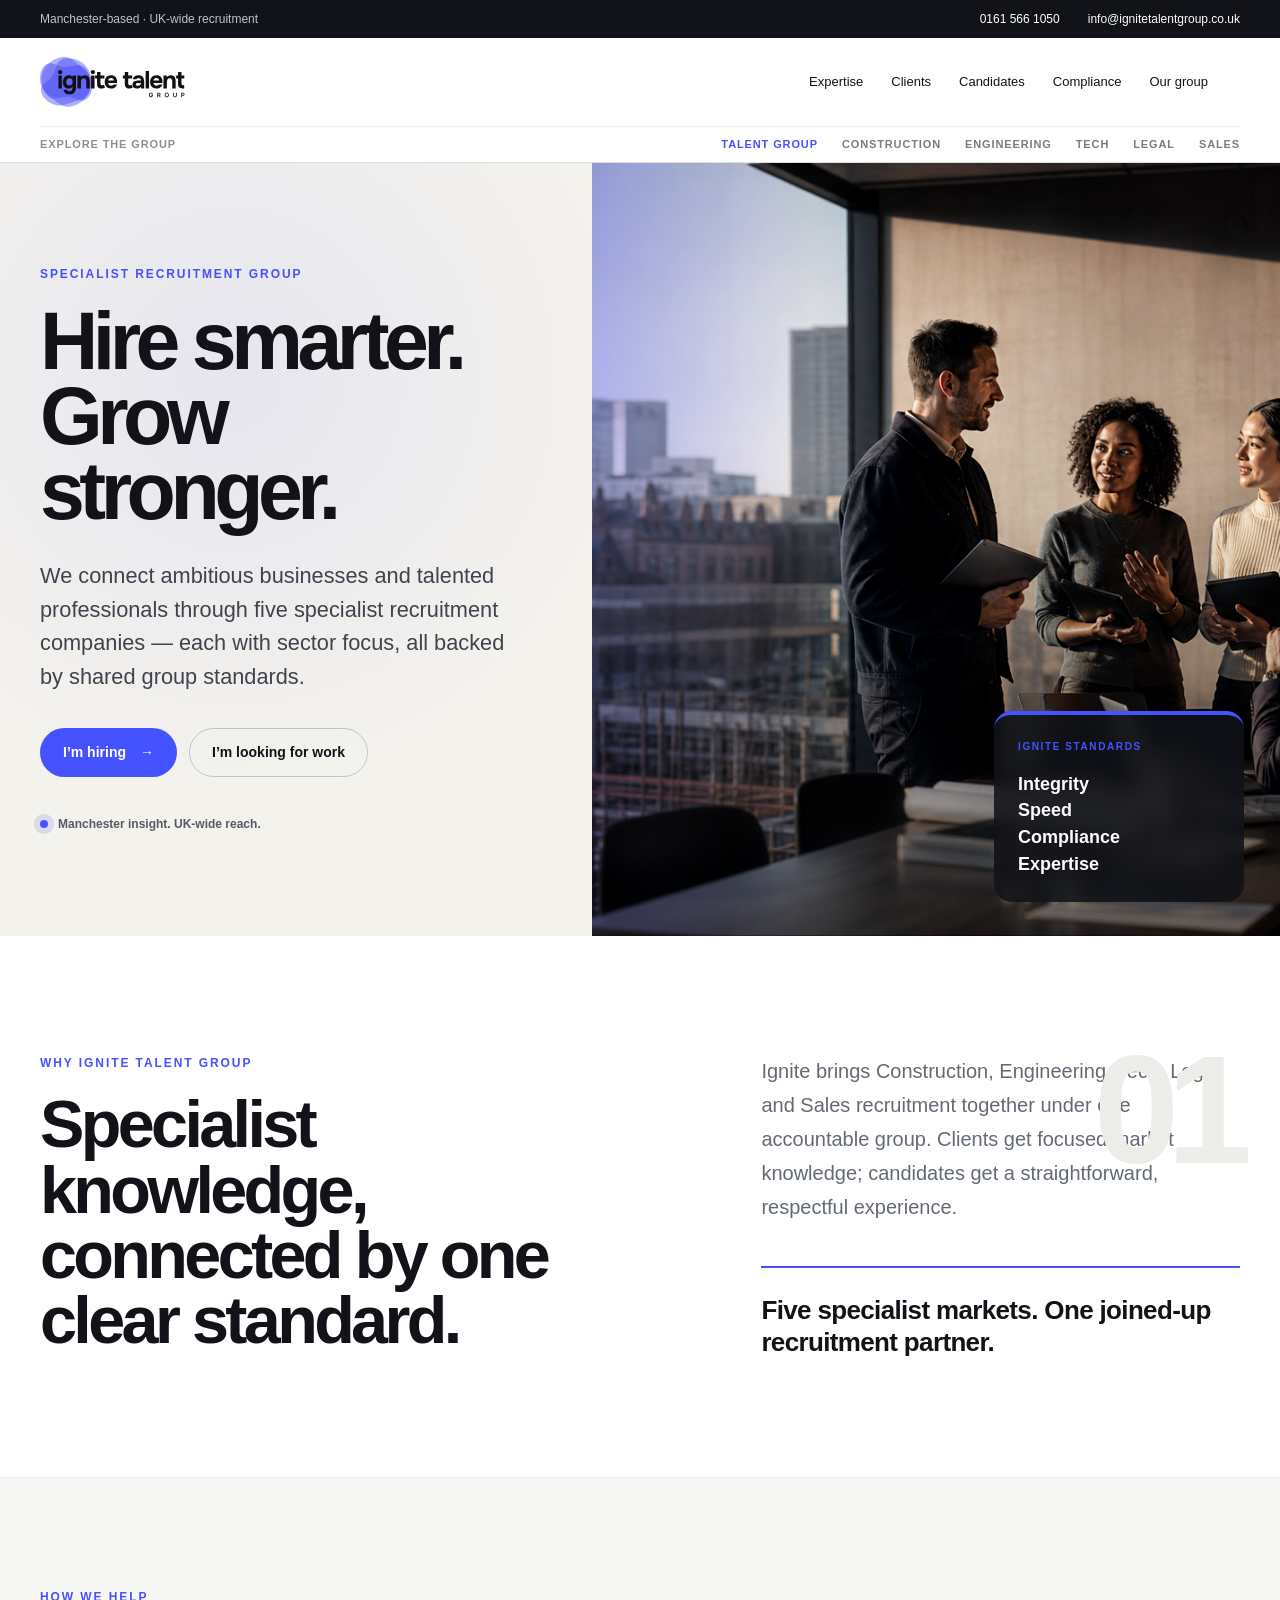
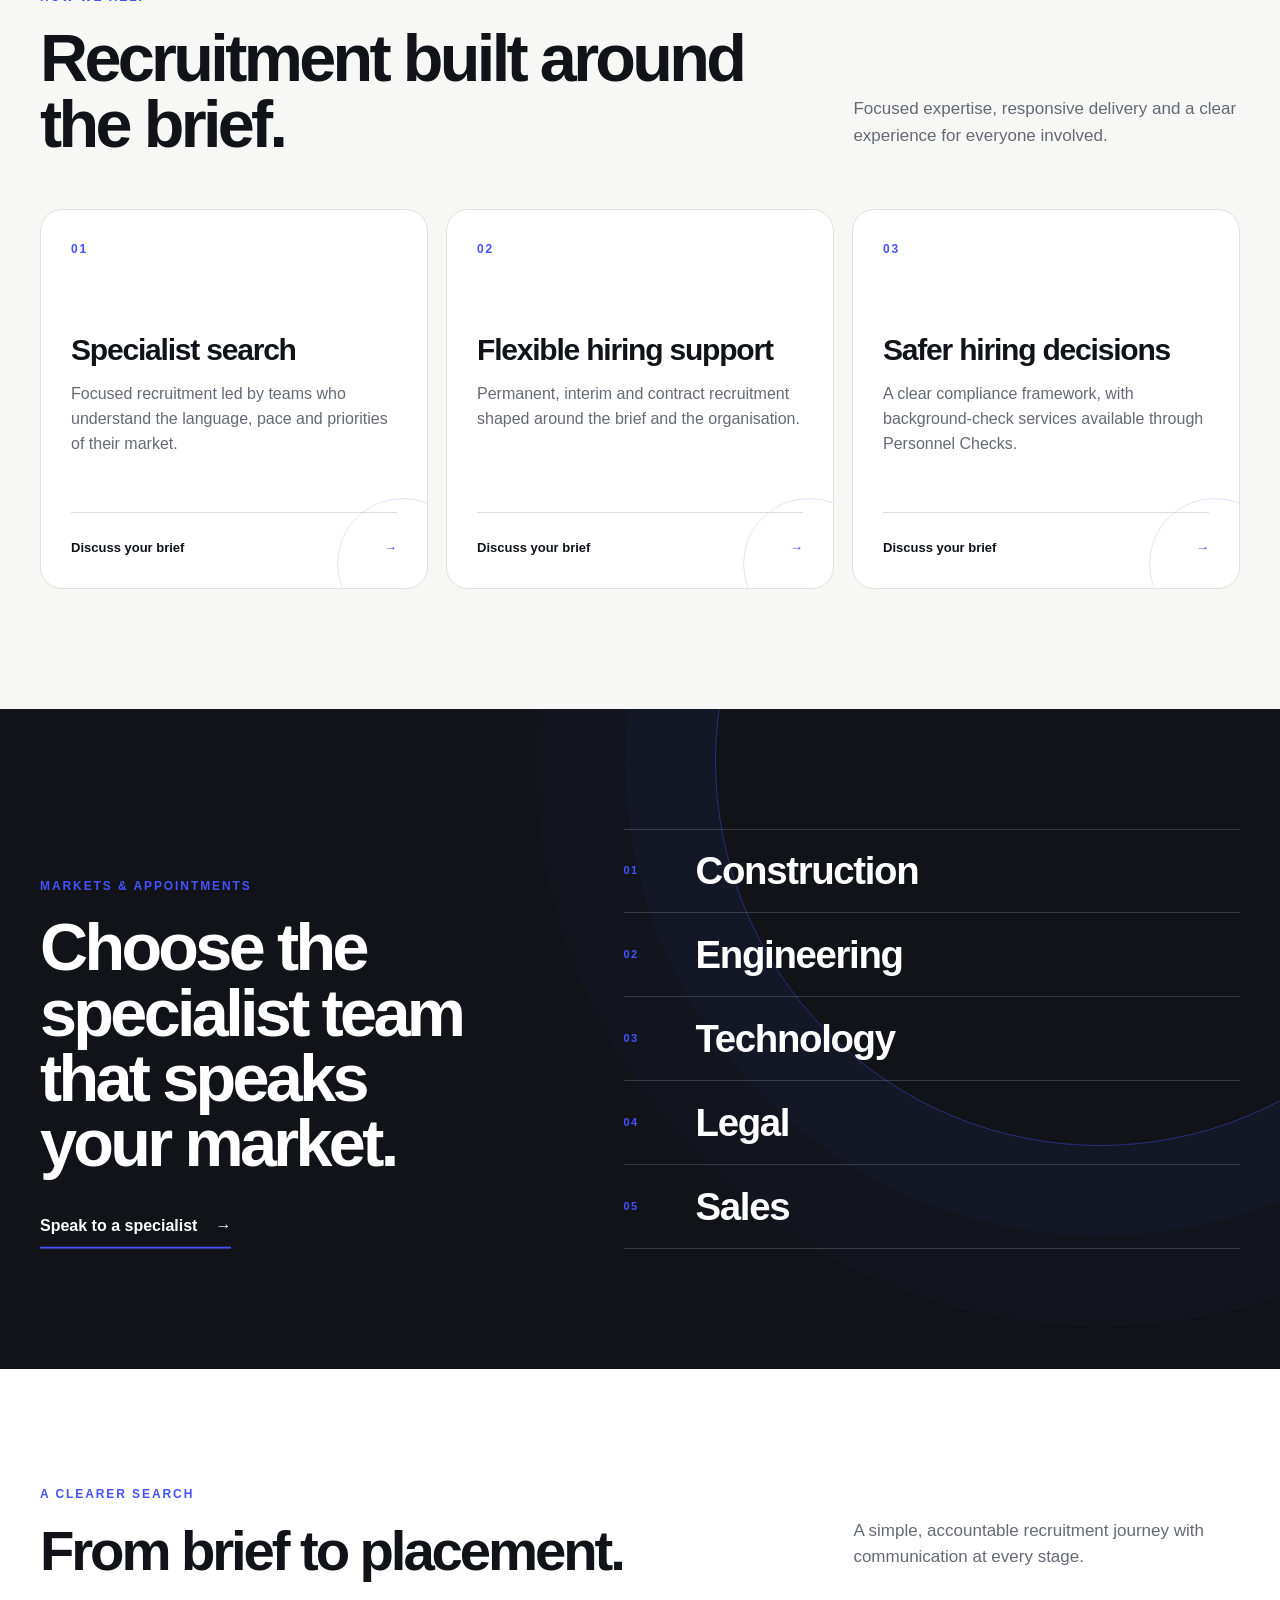
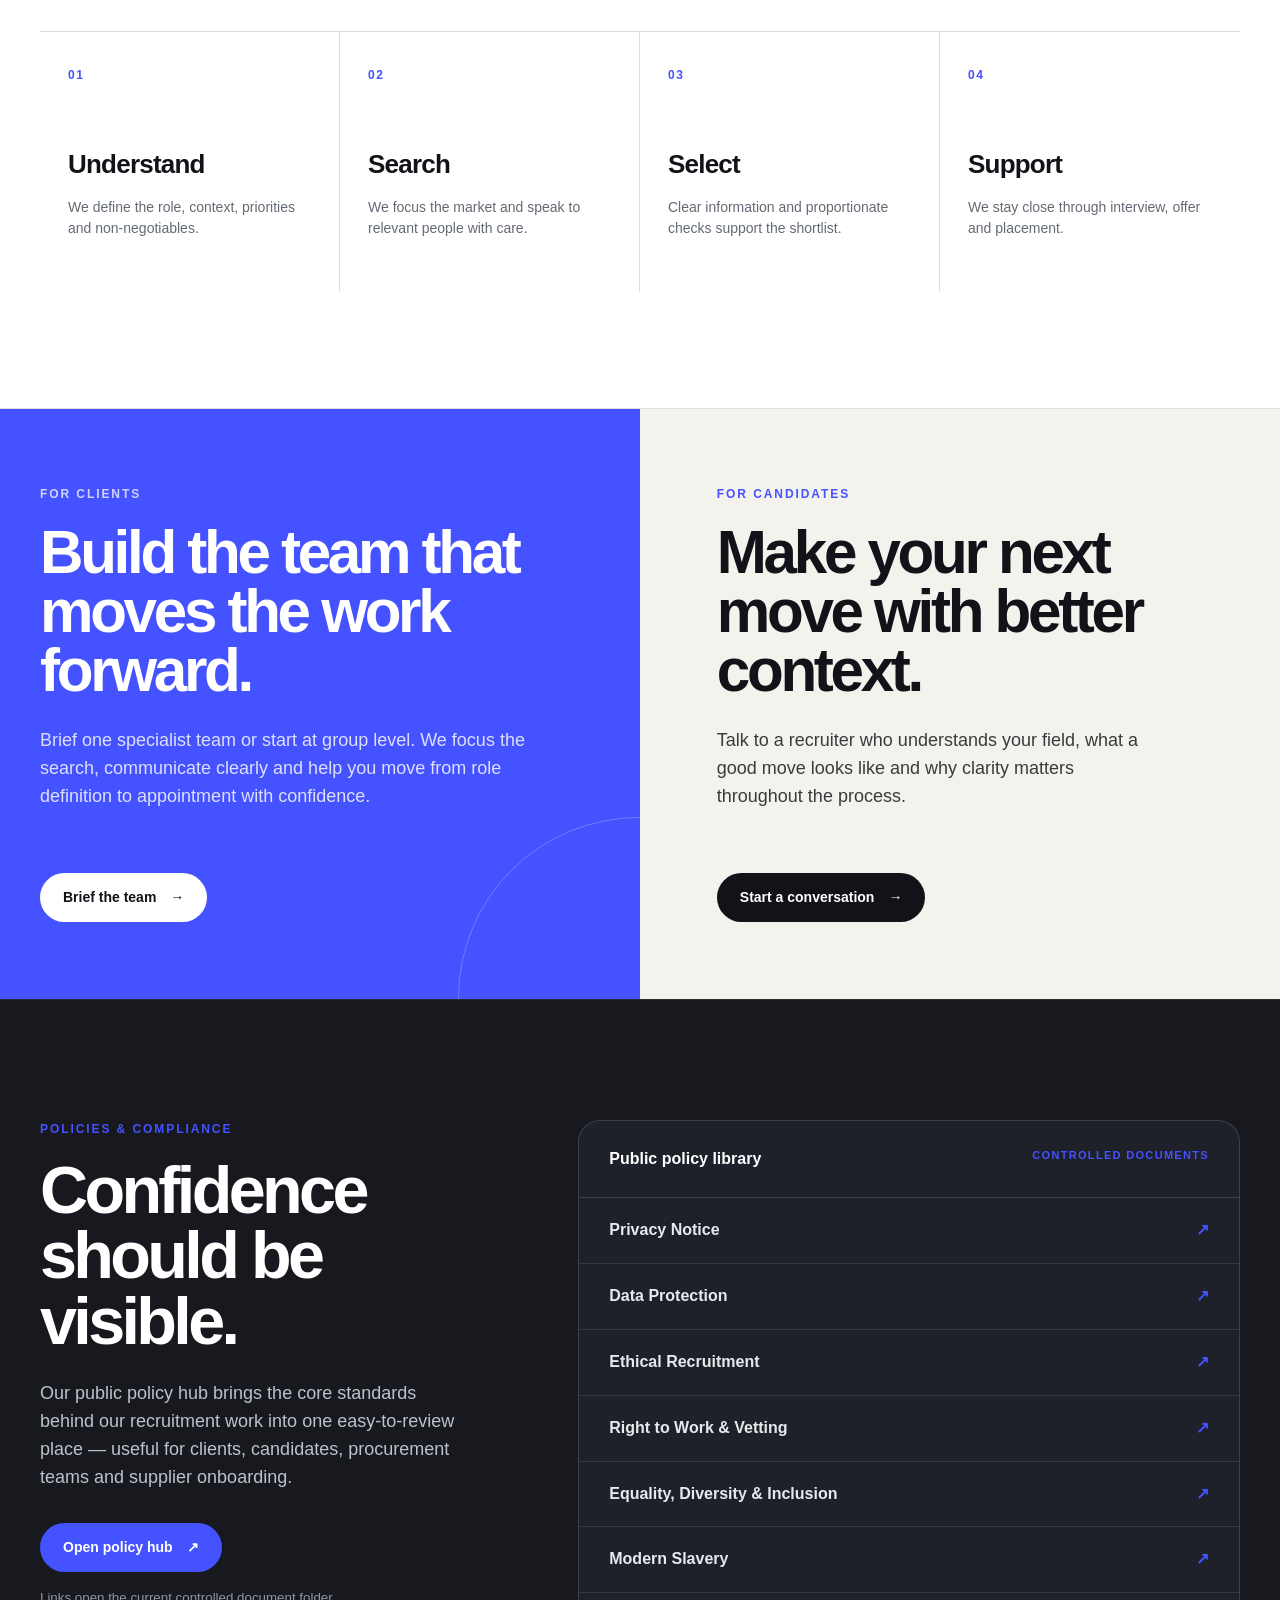
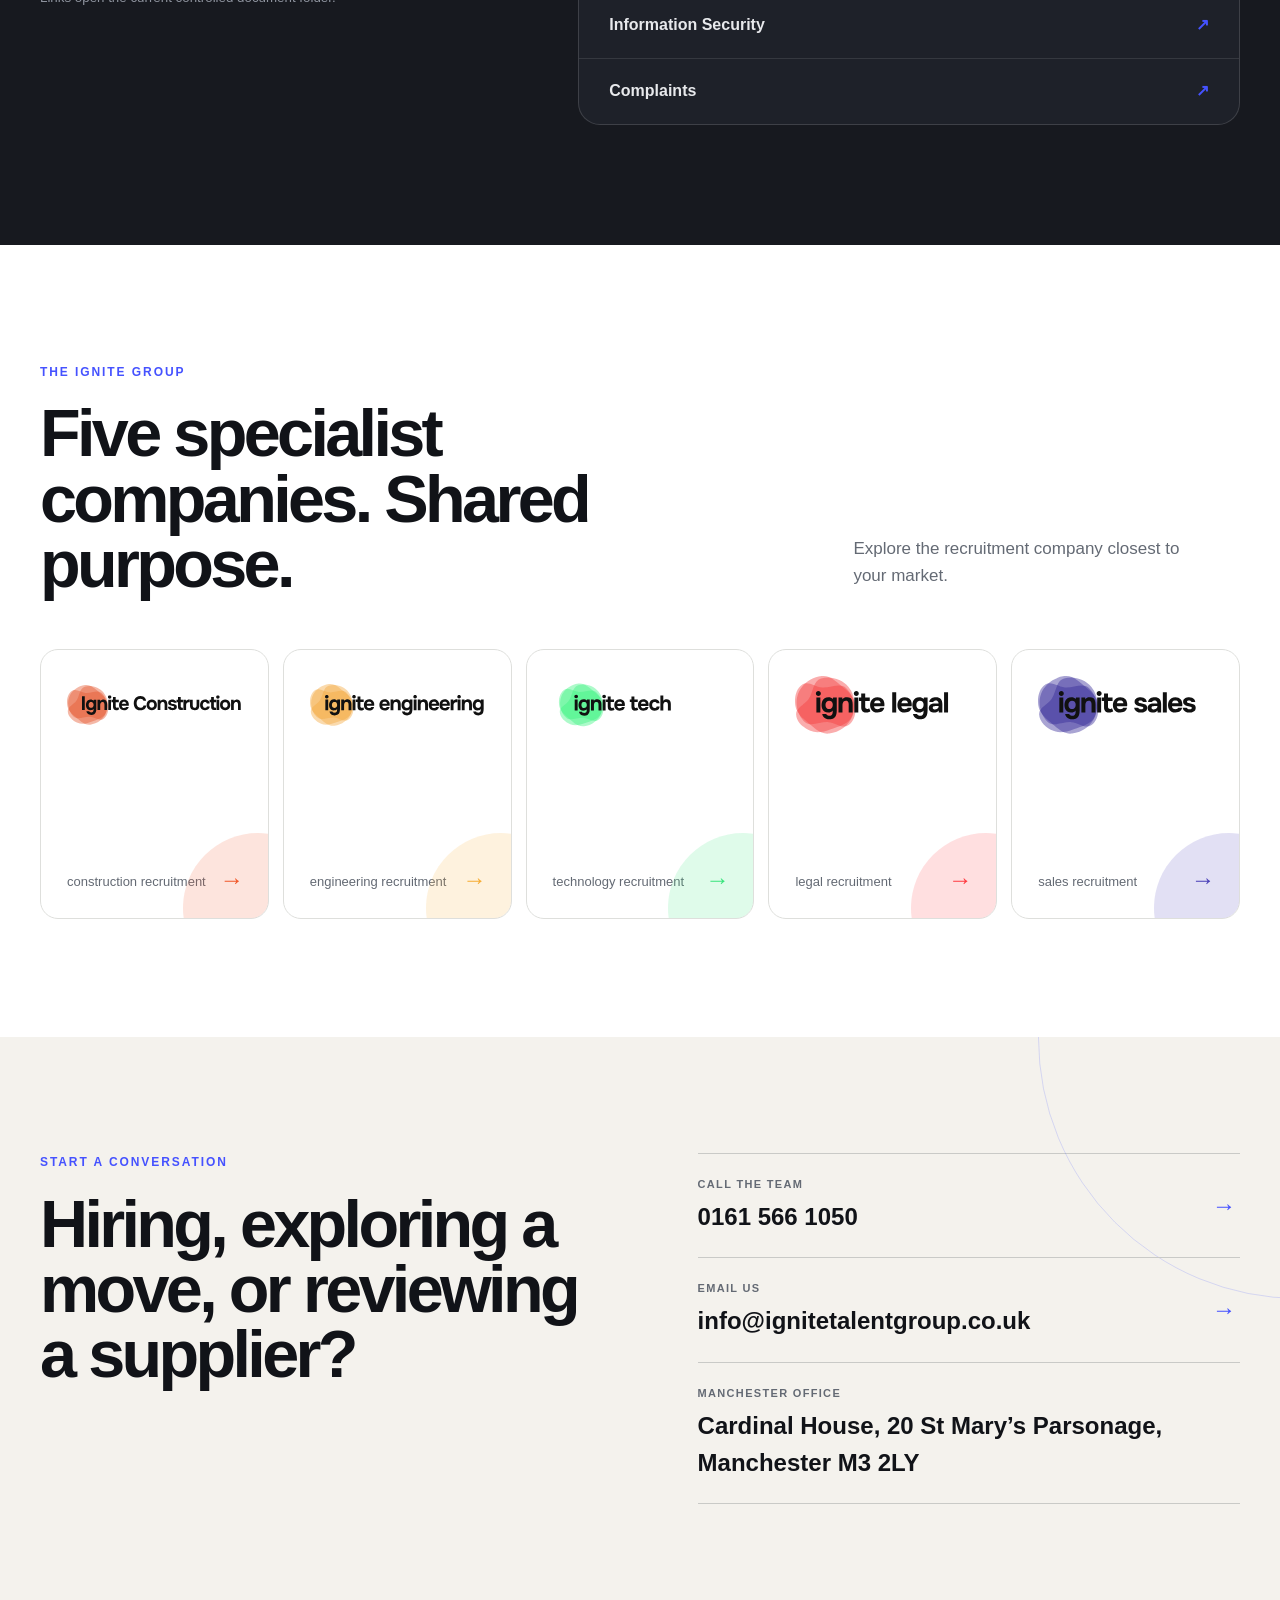
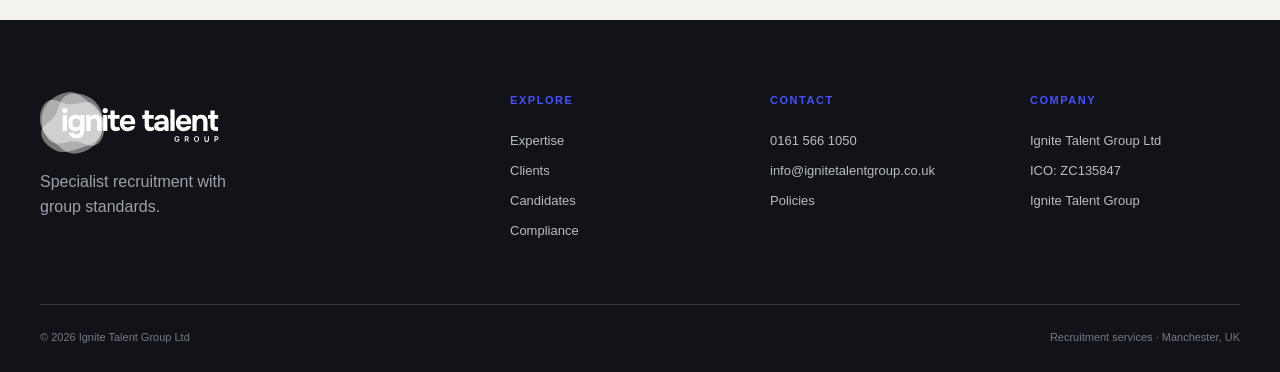
==== commit 4738c9f4: "Apply live-style header menu to main site" ====
--- a/index.html
+++ b/index.html
@@ -9,9 +9,11 @@
   <link rel="icon" href="assets/ignite-talent-group.svg" type="image/svg+xml">
   <link rel="stylesheet" href="styles.css">
   <link rel="stylesheet" href="main-enhancements.css">
+  <link rel="stylesheet" href="header-menu.css">
 </head>
 <body data-site="group">
   <div id="app"></div>
   <script src="app.js"></script>
+  <script src="header-menu.js"></script>
 </body>
 </html>
--- a/header-menu.css
+++ b/header-menu.css
@@ -0,0 +1,27 @@
+.primary-nav.live-style-menu {
+  justify-content: flex-end;
+  gap: 28px;
+}
+
+.primary-nav.live-style-menu a {
+  color: #111318;
+  font-size: 13px;
+  font-weight: 500;
+  letter-spacing: 0;
+}
+
+.primary-nav.live-style-menu a::after {
+  display: none;
+}
+
+.primary-nav.live-style-menu a:hover,
+.primary-nav.live-style-menu a.active {
+  color: #111318;
+}
+
+@media (max-width: 900px) {
+  .primary-nav.live-style-menu {
+    justify-content: flex-start;
+    gap: 18px;
+  }
+}
